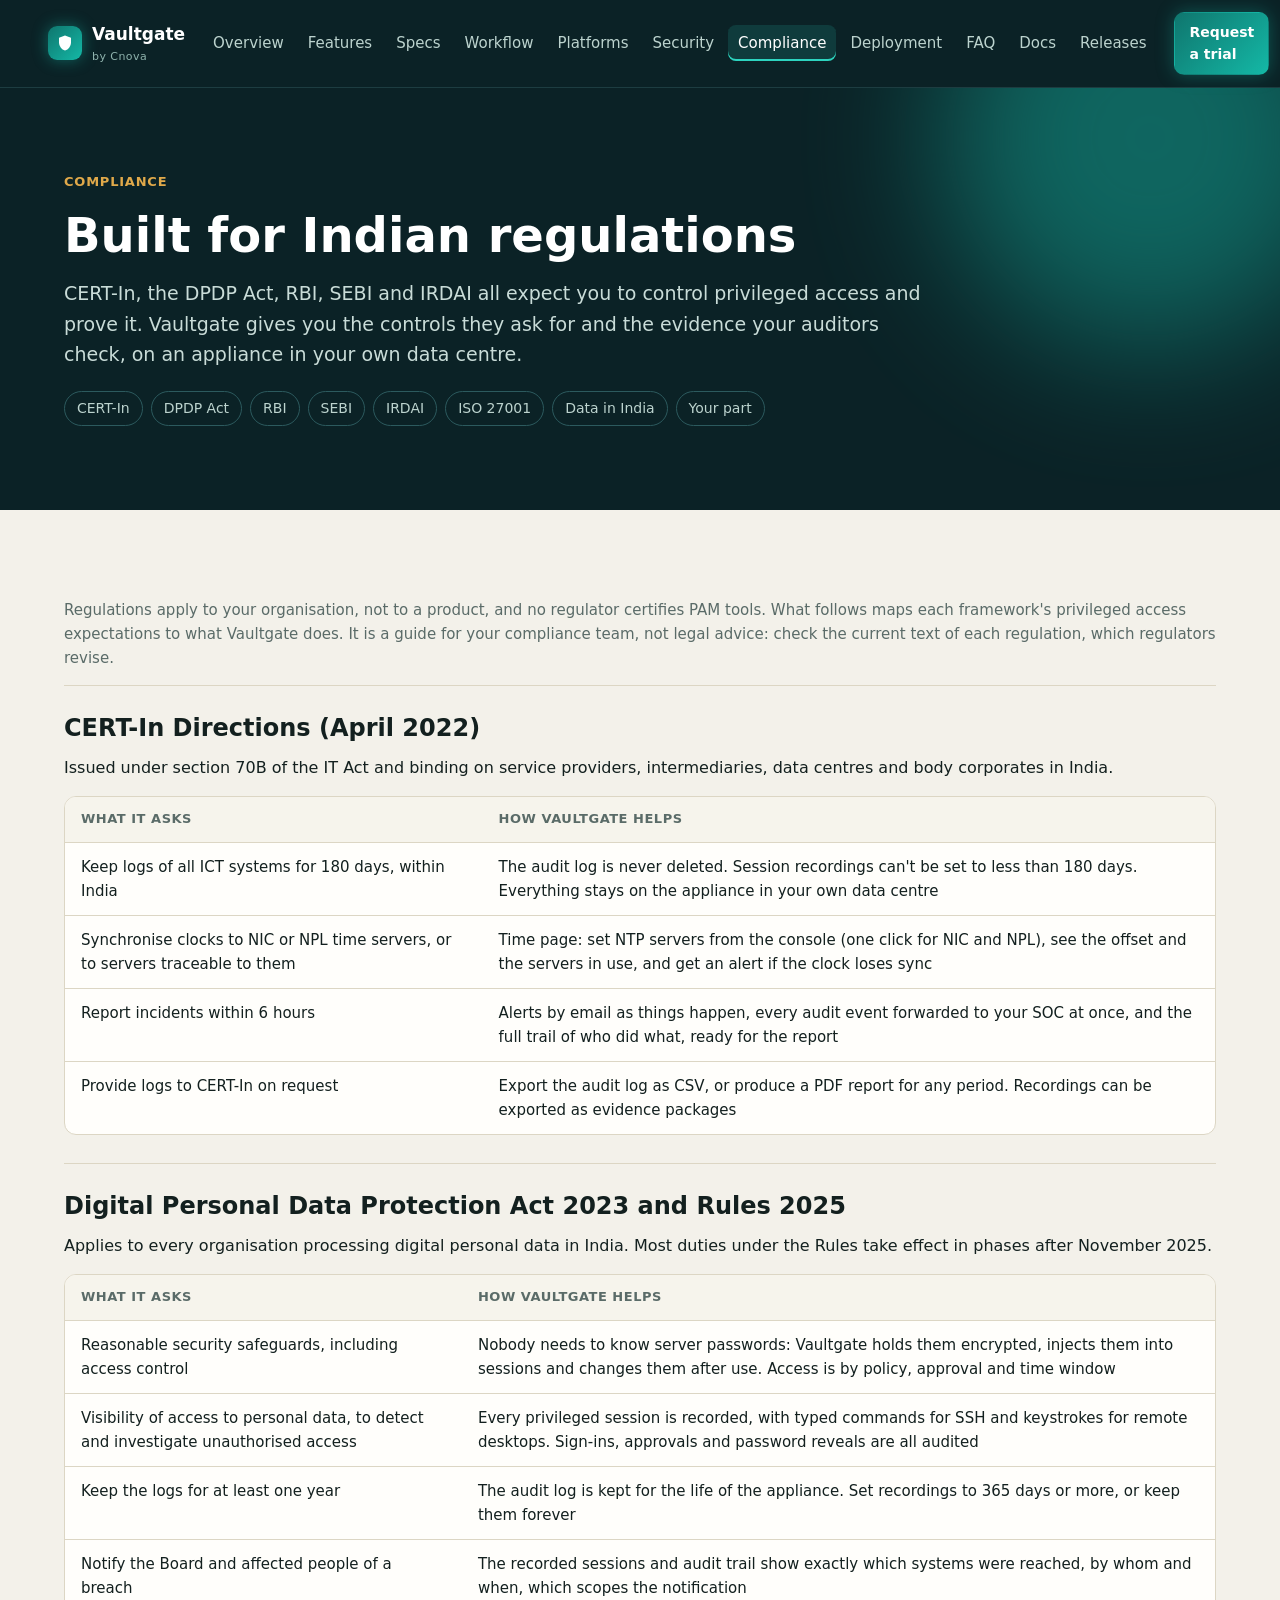
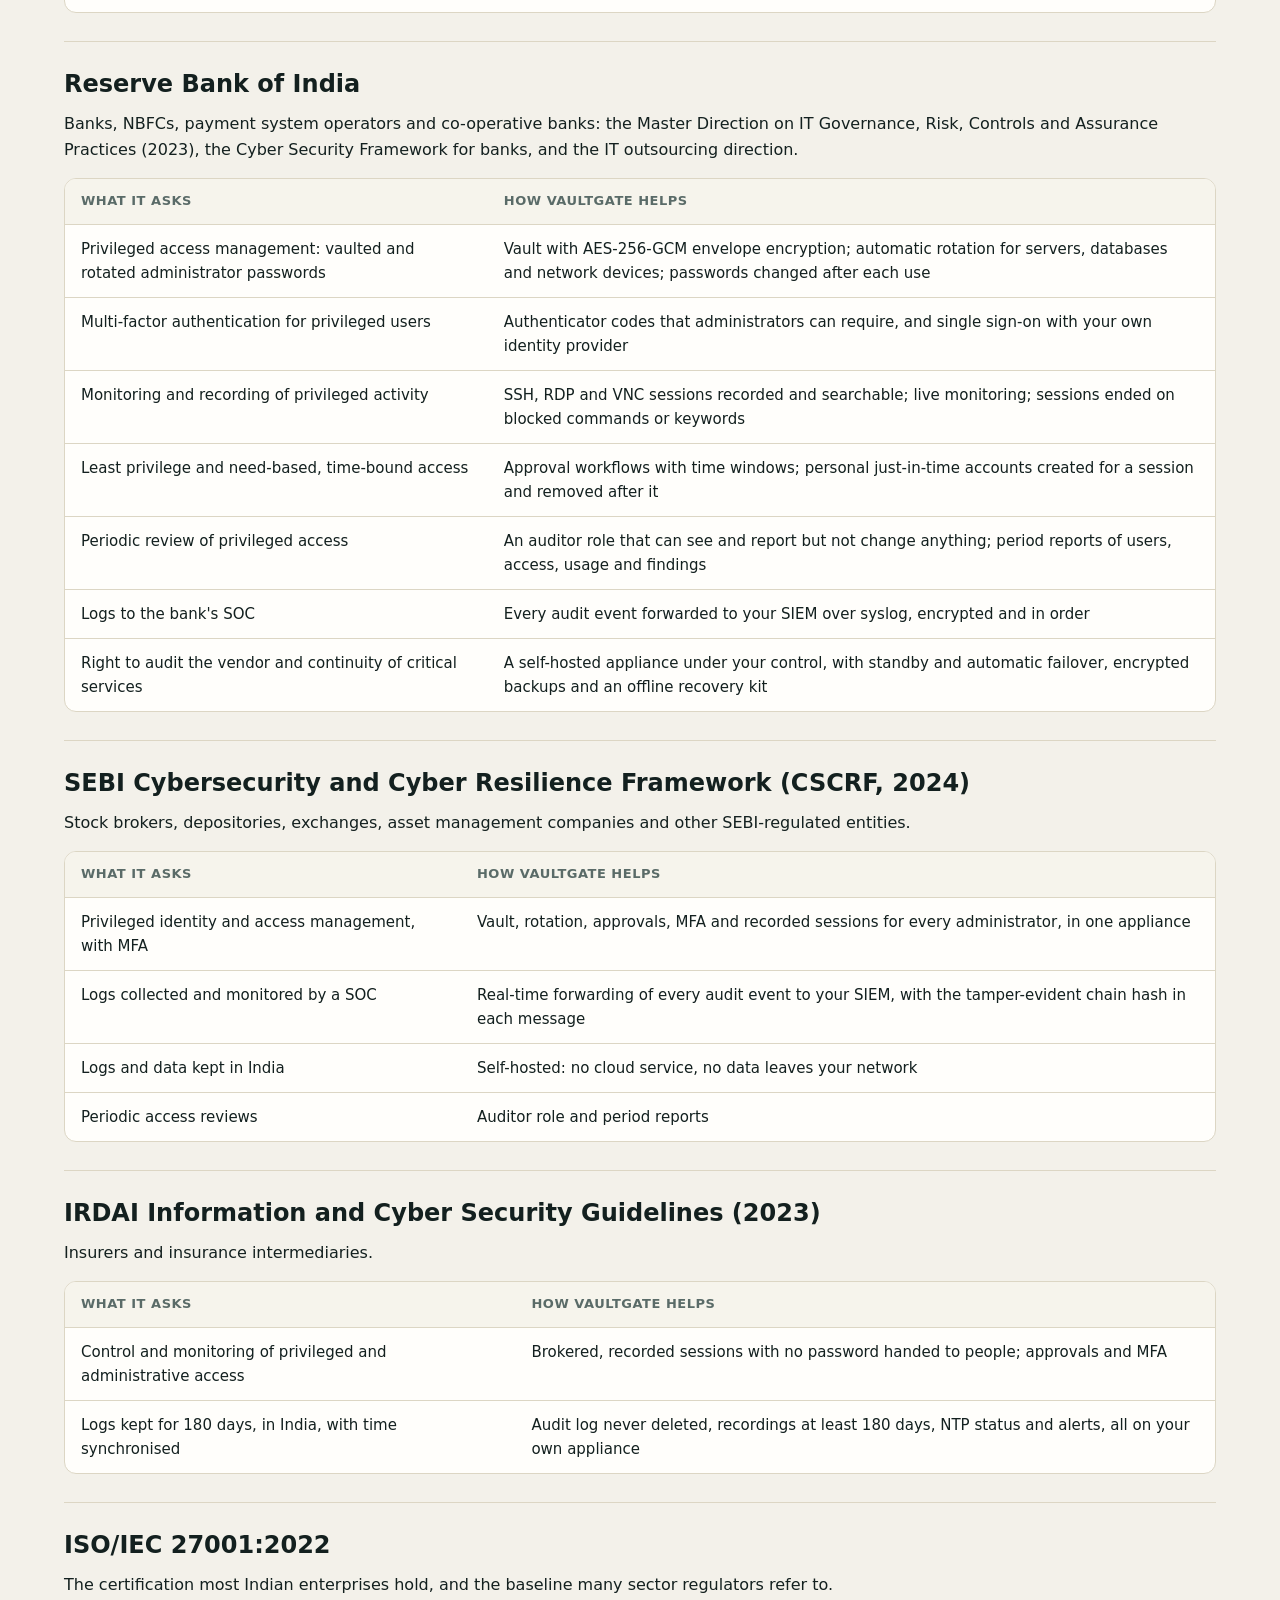
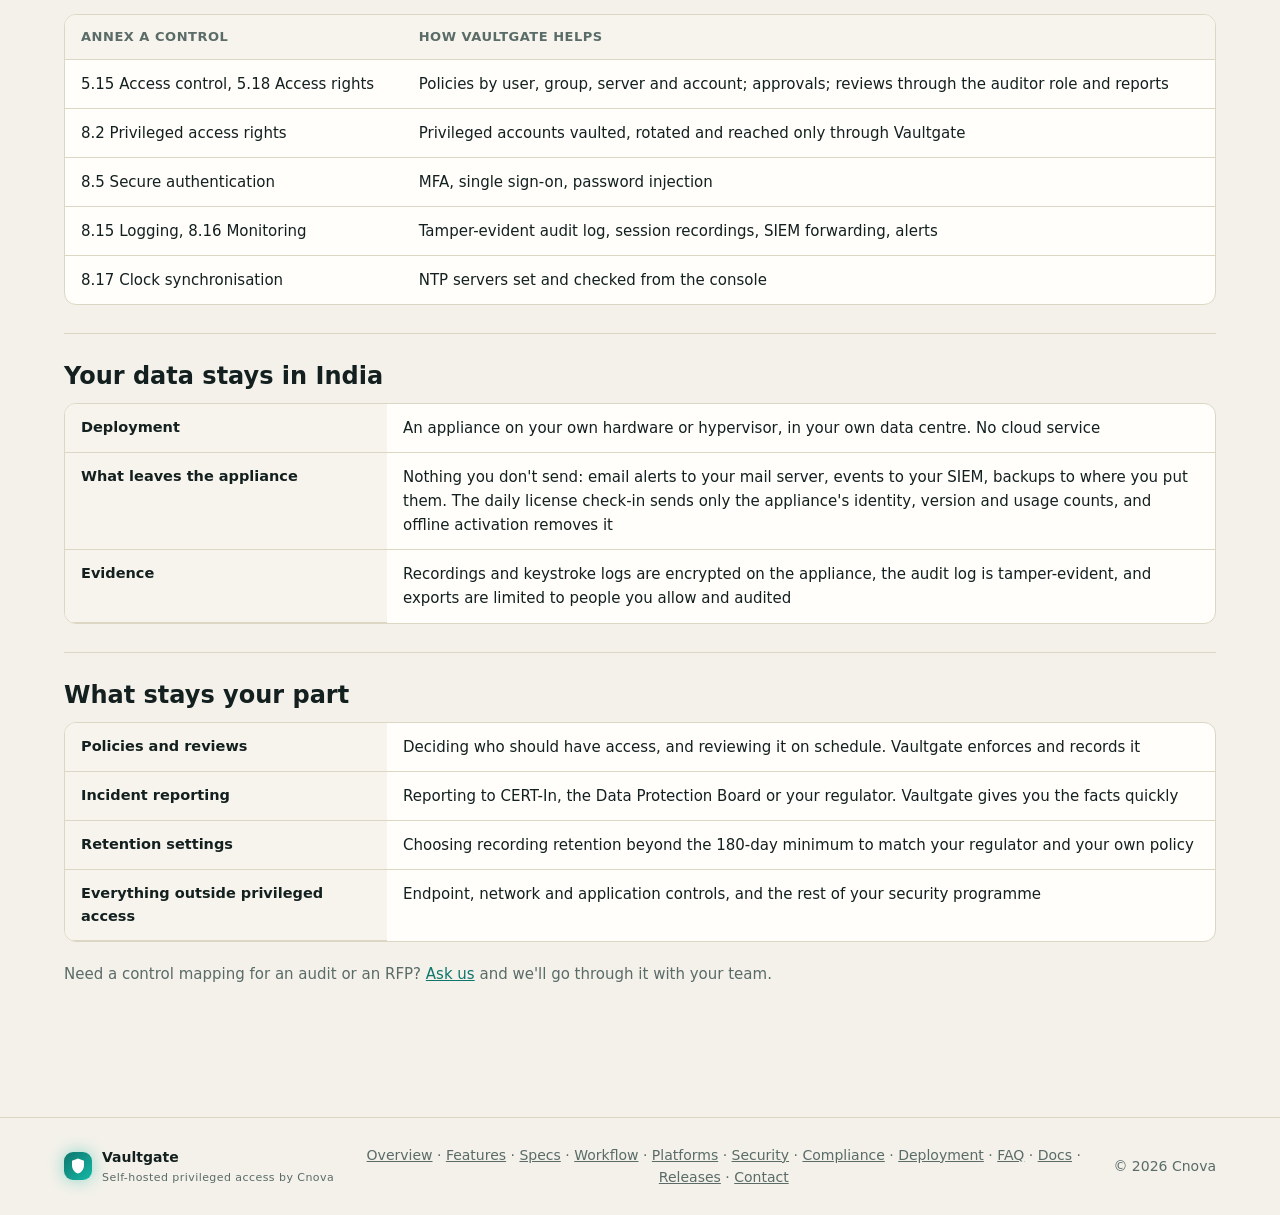
==== compliance.html @ 96ed7cf2 "Release 0.1.0-48: Compliance page for Indian regulations; SIEM forwarding and NTP on Specs, Features" ====
<!doctype html>
<html lang="en">
<head>
<meta charset="utf-8">
<meta name="viewport" content="width=device-width, initial-scale=1">
<title>Compliance in India · Vaultgate</title>
<meta name="description" content="How Vaultgate helps you meet CERT-In, the DPDP Act, RBI, SEBI, IRDAI and ISO 27001 expectations for privileged access.">
<meta property="og:title" content="Compliance in India · Vaultgate">
<meta property="og:description" content="How Vaultgate helps you meet CERT-In, the DPDP Act, RBI, SEBI, IRDAI and ISO 27001 expectations for privileged access.">
<meta property="og:url" content="https://cnova.in/compliance.html">
<meta property="og:type" content="website">
<link rel="canonical" href="https://cnova.in/compliance.html">
<link rel="icon" href="data:image/svg+xml,%3Csvg xmlns='http://www.w3.org/2000/svg' viewBox='0 0 32 32'%3E%3Crect width='32' height='32' rx='7' fill='%230f766e'/%3E%3Cpath d='M16 6l8 3v6c0 5-3.4 9.3-8 11-4.6-1.7-8-6-8-11V9z' fill='white'/%3E%3C/svg%3E">
<link rel="stylesheet" href="style.css?v=623082c267">
</head>
<body>
<header class="top">
  <a class="brand" href="./" aria-label="Vaultgate home"><span class="logo"><svg width="18" height="18" viewBox="0 0 24 24" fill="#fff" aria-hidden="true"><path d="M12 2l8 3v6c0 5.2-3.4 9.9-8 11-4.6-1.1-8-5.8-8-11V5z"/></svg></span><span class="brand-text">Vaultgate<small>by Cnova</small></span></a>
  <button class="menu-btn" type="button" aria-label="Menu" aria-expanded="false" aria-controls="nav"><span></span><span></span><span></span></button>
  <nav class="links" id="nav" aria-label="Pages"><a href="./">Overview</a><a href="features.html">Features</a><a href="specs.html">Specs</a><a href="workflow.html">Workflow</a><a href="platforms.html">Platforms</a><a href="security.html">Security</a><a href="compliance.html" aria-current="page">Compliance</a><a href="deployment.html">Deployment</a><a href="faq.html">FAQ</a><a href="docs.html">Docs</a><a href="releases.html">Releases</a><a class="nav-cta" href="contact.html">Request a trial</a></nav>
  <a class="btn primary small cta-top" href="contact.html">Request a trial</a>
</header>
<main>
<section class="head">
  <div class="orb orb-a" aria-hidden="true"></div>
  <p class="eyebrow">Compliance</p>
  <h1>Built for Indian regulations</h1>
  <p class="lead">CERT-In, the DPDP Act, RBI, SEBI and IRDAI all expect you to control privileged access and prove it. Vaultgate gives you the controls they ask for and the evidence your auditors check, on an appliance in your own data centre.</p>
  <nav class="toc" aria-label="Regulations">
    <a href="#certin">CERT-In</a><a href="#dpdp">DPDP Act</a><a href="#rbi">RBI</a><a href="#sebi">SEBI</a><a href="#irdai">IRDAI</a>
    <a href="#iso">ISO 27001</a><a href="#india">Data in India</a><a href="#yours">Your part</a>
  </nav>
</section>

<section class="band">
  <div class="wrap specs">

    <p class="note" style="margin-top:0">Regulations apply to your organisation, not to a product, and no regulator certifies PAM tools. What follows maps
      each framework's privileged access expectations to what Vaultgate does. It is a guide for your compliance team, not legal advice:
      check the current text of each regulation, which regulators revise.</p>

    <div class="spec-block" id="certin">
      <h2>CERT-In Directions (April 2022)</h2>
      <p>Issued under section 70B of the IT Act and binding on service providers, intermediaries, data centres and body corporates in India.</p>
      <div class="table-wrap"><table>
        <thead><tr><th>What it asks</th><th>How Vaultgate helps</th></tr></thead>
        <tbody>
          <tr><td>Keep logs of all ICT systems for 180 days, within India</td><td>The audit log is never deleted. Session recordings can't be set to less than 180 days. Everything stays on the appliance in your own data centre</td></tr>
          <tr><td>Synchronise clocks to NIC or NPL time servers, or to servers traceable to them</td><td>Time page: set NTP servers from the console (one click for NIC and NPL), see the offset and the servers in use, and get an alert if the clock loses sync</td></tr>
          <tr><td>Report incidents within 6 hours</td><td>Alerts by email as things happen, every audit event forwarded to your SOC at once, and the full trail of who did what, ready for the report</td></tr>
          <tr><td>Provide logs to CERT-In on request</td><td>Export the audit log as CSV, or produce a PDF report for any period. Recordings can be exported as evidence packages</td></tr>
        </tbody>
      </table></div>
    </div>

    <div class="spec-block" id="dpdp">
      <h2>Digital Personal Data Protection Act 2023 and Rules 2025</h2>
      <p>Applies to every organisation processing digital personal data in India. Most duties under the Rules take effect in phases after November 2025.</p>
      <div class="table-wrap"><table>
        <thead><tr><th>What it asks</th><th>How Vaultgate helps</th></tr></thead>
        <tbody>
          <tr><td>Reasonable security safeguards, including access control</td><td>Nobody needs to know server passwords: Vaultgate holds them encrypted, injects them into sessions and changes them after use. Access is by policy, approval and time window</td></tr>
          <tr><td>Visibility of access to personal data, to detect and investigate unauthorised access</td><td>Every privileged session is recorded, with typed commands for SSH and keystrokes for remote desktops. Sign-ins, approvals and password reveals are all audited</td></tr>
          <tr><td>Keep the logs for at least one year</td><td>The audit log is kept for the life of the appliance. Set recordings to 365 days or more, or keep them forever</td></tr>
          <tr><td>Notify the Board and affected people of a breach</td><td>The recorded sessions and audit trail show exactly which systems were reached, by whom and when, which scopes the notification</td></tr>
        </tbody>
      </table></div>
    </div>

    <div class="spec-block" id="rbi">
      <h2>Reserve Bank of India</h2>
      <p>Banks, NBFCs, payment system operators and co-operative banks: the Master Direction on IT Governance, Risk, Controls and Assurance Practices (2023), the Cyber Security Framework for banks, and the IT outsourcing direction.</p>
      <div class="table-wrap"><table>
        <thead><tr><th>What it asks</th><th>How Vaultgate helps</th></tr></thead>
        <tbody>
          <tr><td>Privileged access management: vaulted and rotated administrator passwords</td><td>Vault with AES-256-GCM envelope encryption; automatic rotation for servers, databases and network devices; passwords changed after each use</td></tr>
          <tr><td>Multi-factor authentication for privileged users</td><td>Authenticator codes that administrators can require, and single sign-on with your own identity provider</td></tr>
          <tr><td>Monitoring and recording of privileged activity</td><td>SSH, RDP and VNC sessions recorded and searchable; live monitoring; sessions ended on blocked commands or keywords</td></tr>
          <tr><td>Least privilege and need-based, time-bound access</td><td>Approval workflows with time windows; personal just-in-time accounts created for a session and removed after it</td></tr>
          <tr><td>Periodic review of privileged access</td><td>An auditor role that can see and report but not change anything; period reports of users, access, usage and findings</td></tr>
          <tr><td>Logs to the bank's SOC</td><td>Every audit event forwarded to your SIEM over syslog, encrypted and in order</td></tr>
          <tr><td>Right to audit the vendor and continuity of critical services</td><td>A self-hosted appliance under your control, with standby and automatic failover, encrypted backups and an offline recovery kit</td></tr>
        </tbody>
      </table></div>
    </div>

    <div class="spec-block" id="sebi">
      <h2>SEBI Cybersecurity and Cyber Resilience Framework (CSCRF, 2024)</h2>
      <p>Stock brokers, depositories, exchanges, asset management companies and other SEBI-regulated entities.</p>
      <div class="table-wrap"><table>
        <thead><tr><th>What it asks</th><th>How Vaultgate helps</th></tr></thead>
        <tbody>
          <tr><td>Privileged identity and access management, with MFA</td><td>Vault, rotation, approvals, MFA and recorded sessions for every administrator, in one appliance</td></tr>
          <tr><td>Logs collected and monitored by a SOC</td><td>Real-time forwarding of every audit event to your SIEM, with the tamper-evident chain hash in each message</td></tr>
          <tr><td>Logs and data kept in India</td><td>Self-hosted: no cloud service, no data leaves your network</td></tr>
          <tr><td>Periodic access reviews</td><td>Auditor role and period reports</td></tr>
        </tbody>
      </table></div>
    </div>

    <div class="spec-block" id="irdai">
      <h2>IRDAI Information and Cyber Security Guidelines (2023)</h2>
      <p>Insurers and insurance intermediaries.</p>
      <div class="table-wrap"><table>
        <thead><tr><th>What it asks</th><th>How Vaultgate helps</th></tr></thead>
        <tbody>
          <tr><td>Control and monitoring of privileged and administrative access</td><td>Brokered, recorded sessions with no password handed to people; approvals and MFA</td></tr>
          <tr><td>Logs kept for 180 days, in India, with time synchronised</td><td>Audit log never deleted, recordings at least 180 days, NTP status and alerts, all on your own appliance</td></tr>
        </tbody>
      </table></div>
    </div>

    <div class="spec-block" id="iso">
      <h2>ISO/IEC 27001:2022</h2>
      <p>The certification most Indian enterprises hold, and the baseline many sector regulators refer to.</p>
      <div class="table-wrap"><table>
        <thead><tr><th>Annex A control</th><th>How Vaultgate helps</th></tr></thead>
        <tbody>
          <tr><td>5.15 Access control, 5.18 Access rights</td><td>Policies by user, group, server and account; approvals; reviews through the auditor role and reports</td></tr>
          <tr><td>8.2 Privileged access rights</td><td>Privileged accounts vaulted, rotated and reached only through Vaultgate</td></tr>
          <tr><td>8.5 Secure authentication</td><td>MFA, single sign-on, password injection</td></tr>
          <tr><td>8.15 Logging, 8.16 Monitoring</td><td>Tamper-evident audit log, session recordings, SIEM forwarding, alerts</td></tr>
          <tr><td>8.17 Clock synchronisation</td><td>NTP servers set and checked from the console</td></tr>
        </tbody>
      </table></div>
    </div>

    <div class="spec-block" id="india">
      <h2>Your data stays in India</h2>
      <div class="table-wrap"><table><tbody>
        <tr><th>Deployment</th><td>An appliance on your own hardware or hypervisor, in your own data centre. No cloud service</td></tr>
        <tr><th>What leaves the appliance</th><td>Nothing you don't send: email alerts to your mail server, events to your SIEM, backups to where you put them. The daily license check-in sends only the appliance's identity, version and usage counts, and offline activation removes it</td></tr>
        <tr><th>Evidence</th><td>Recordings and keystroke logs are encrypted on the appliance, the audit log is tamper-evident, and exports are limited to people you allow and audited</td></tr>
      </tbody></table></div>
    </div>

    <div class="spec-block" id="yours">
      <h2>What stays your part</h2>
      <div class="table-wrap"><table><tbody>
        <tr><th>Policies and reviews</th><td>Deciding who should have access, and reviewing it on schedule. Vaultgate enforces and records it</td></tr>
        <tr><th>Incident reporting</th><td>Reporting to CERT-In, the Data Protection Board or your regulator. Vaultgate gives you the facts quickly</td></tr>
        <tr><th>Retention settings</th><td>Choosing recording retention beyond the 180-day minimum to match your regulator and your own policy</td></tr>
        <tr><th>Everything outside privileged access</th><td>Endpoint, network and application controls, and the rest of your security programme</td></tr>
      </tbody></table></div>
      <p class="note">Need a control mapping for an audit or an RFP? <a href="contact.html">Ask us</a> and we'll go through it with your team.</p>
    </div>

  </div>
</section>
</main>
<footer class="foot">
  <div class="foot-brand"><span class="logo"><svg width="18" height="18" viewBox="0 0 24 24" fill="#fff" aria-hidden="true"><path d="M12 2l8 3v6c0 5.2-3.4 9.9-8 11-4.6-1.1-8-5.8-8-11V5z"/></svg></span><span>Vaultgate<small>Self-hosted privileged access by Cnova</small></span></div>
  <nav aria-label="Footer"><a href="./">Overview</a> · <a href="features.html">Features</a> · <a href="specs.html">Specs</a> · <a href="workflow.html">Workflow</a> · <a href="platforms.html">Platforms</a> · <a href="security.html">Security</a> · <a href="compliance.html">Compliance</a> · <a href="deployment.html">Deployment</a> · <a href="faq.html">FAQ</a> · <a href="docs.html">Docs</a> · <a href="releases.html">Releases</a> · <a href="contact.html">Contact</a></nav>
  <span class="copy">© 2026 Cnova</span>
</footer>
<script src="site.js?v=9830f1c2a0" defer></script>
</body>
</html>
---- style.css ----
/* cnova.in: the Vaultgate colours (verdigris and brass), light and dark. */
:root {
  --bg: #f3f1ea; --panel: #fffefb; --panel-2: #f6f4ec; --border: #dcd6c4; --text: #13201f; --muted: #5a6b68;
  --accent: #0f766e; --brass: #b7791f; --dark: #0b2226; --dark-line: #1d3d41; --on-dark: #c9dcd8; --on-dark-muted: #8fb3ad;
  --ok: #15803d; --plan: #a15c07;
  --radius: 12px;
  --glow: 0 0 0 1px rgba(15,118,110,.12), 0 0 18px rgba(20,184,166,.22);
}
@media (prefers-color-scheme: dark) {
  :root { --bg: #091416; --panel: #0f1e20; --panel-2: #0c1819; --border: #1f3a3c; --text: #e3eeeb; --muted: #8fa6a1;
    --accent: #2dd4bf; --brass: #e0a94a; --dark: #061012; --ok: #4ade80; --plan: #f0b45a; color-scheme: dark; }
}
* { box-sizing: border-box; }
html { scroll-behavior: smooth; scroll-padding-top: 80px; }
body { margin: 0; background: var(--bg); color: var(--text); font: 16px/1.6 system-ui, -apple-system, "Segoe UI", Roboto, sans-serif; }
a { color: var(--accent); }
code { font: .9em ui-monospace, Menlo, Consolas, monospace; background: var(--panel-2); border: 1px solid var(--border); padding: 1px 5px; border-radius: 5px; }
h1, h2, h3 { line-height: 1.2; margin: 0 0 .5em; }
h2 { font-size: clamp(24px, 3.2vw, 34px); }
h3 { font-size: 18px; }
p { margin: 0 0 1em; }

/* header */
.top { position: sticky; top: 0; z-index: 20; display: flex; align-items: center; gap: 18px; padding: 12px clamp(16px, 4vw, 48px); background: var(--dark); border-bottom: 1px solid var(--dark-line); }
.brand { display: flex; align-items: center; gap: 10px; color: #fff; text-decoration: none; font-weight: 700; font-size: 17px; }
.brand small, .foot-brand small { display: block; font-weight: 400; font-size: 11px; color: var(--on-dark-muted); letter-spacing: .04em; }
.logo { display: grid; place-items: center; flex: none; width: 34px; height: 34px; border-radius: 9px; background: linear-gradient(135deg, #0f766e, #14b8a6); box-shadow: 0 0 16px rgba(20,184,166,.45); }
.links { display: flex; gap: 4px; margin-left: auto; }
.links a { color: #bcd3ce; text-decoration: none; font-size: 15px; padding: 6px 10px; border-radius: 8px; }
.links a:hover { color: #fff; background: rgba(255,255,255,.06); }
.links a[aria-current="page"] { color: #fff; background: rgba(45,212,191,.14); box-shadow: inset 0 -2px 0 #2dd4bf; }
.links .nav-cta { display: none; }
.menu-btn { display: none; margin-left: auto; background: none; border: 1px solid var(--dark-line); border-radius: 8px; padding: 9px 8px; cursor: pointer; }
.menu-btn span { display: block; width: 20px; height: 2px; background: #fff; margin: 4px 0; transition: transform .2s, opacity .2s; }

.btn { display: inline-block; padding: 12px 22px; border-radius: 10px; border: 1px solid transparent; font-weight: 600; text-decoration: none; transition: transform .15s, box-shadow .15s; cursor: pointer; font-size: 16px; }
.btn:hover { transform: translateY(-1px); }
.btn.primary { background: linear-gradient(135deg, #0f766e, #14b8a6); color: #fff; box-shadow: 0 0 18px rgba(20,184,166,.35); }
.btn.ghost { color: #fff; border-color: #2c5a5e; }
.btn.line { color: var(--accent); border-color: var(--border); background: var(--panel); }
.btn.small { padding: 8px 14px; font-size: 14px; }

/* hero (home) and page heads (other pages) */
.hero, .head { position: relative; overflow: hidden; background: var(--dark); color: #fff; padding: clamp(56px, 9vw, 116px) clamp(16px, 5vw, 72px); }
.hero { display: grid; grid-template-columns: minmax(0, 1.15fr) minmax(0, .85fr); gap: 48px; align-items: center; }
.head { padding-block: clamp(48px, 7vw, 84px); }
.head > *:not(.orb) { position: relative; max-width: 860px; }
.orb { position: absolute; border-radius: 50%; filter: blur(70px); opacity: .45; pointer-events: none; }
.orb-a { width: 420px; height: 420px; background: #14b8a6; top: -160px; right: -80px; animation: drift 14s ease-in-out infinite alternate; }
.orb-b { width: 300px; height: 300px; background: #b7791f; bottom: -140px; left: 20%; opacity: .25; animation: drift 18s ease-in-out infinite alternate-reverse; }
@keyframes drift { to { transform: translate(-40px, 30px) scale(1.08); } }
.hero-copy, .demo { position: relative; }
.eyebrow { color: #e0a94a; font-weight: 600; letter-spacing: .06em; text-transform: uppercase; font-size: 13px; margin: 0 0 14px; }
.hero h1 { font-size: clamp(34px, 5.4vw, 60px); margin-bottom: 20px; }
.head h1 { font-size: clamp(30px, 4.4vw, 48px); margin-bottom: 14px; }
.shine { background: linear-gradient(90deg, #2dd4bf, #e0a94a, #2dd4bf); background-size: 200% auto; -webkit-background-clip: text; background-clip: text; color: transparent; animation: shine 6s linear infinite; }
@keyframes shine { to { background-position: 200% center; } }
.lead { color: var(--on-dark); font-size: clamp(16px, 1.6vw, 19px); max-width: 640px; }
.cta { display: flex; flex-wrap: wrap; gap: 12px; margin: 28px 0; }
.facts { list-style: none; padding: 0; margin: 0; display: grid; gap: 8px; color: #a9c4be; font-size: 15px; }
.facts b { color: #fff; }
.demo { background: rgba(255,255,255,.04); border: 1px solid #24484c; border-radius: var(--radius); padding: 18px 20px; font: 14px/1.7 ui-monospace, Menlo, Consolas, monospace; box-shadow: 0 0 30px rgba(20,184,166,.15); }
.demo-head { display: flex; align-items: center; gap: 6px; color: #7f9d98; font-size: 12px; margin-bottom: 12px; }
.demo-head span { width: 10px; height: 10px; border-radius: 50%; background: #2c5a5e; }
.line { opacity: 0; transform: translateY(6px); animation: lineIn .5s forwards; animation-delay: calc(var(--d) * .7s + .3s); color: var(--on-dark); }
.line.ok { color: #4ade80; }
@keyframes lineIn { to { opacity: 1; transform: none; } }

/* sections */
.band { padding: clamp(52px, 7vw, 88px) clamp(16px, 5vw, 72px); }
.band.alt { background: var(--panel-2); border-block: 1px solid var(--border); }
.wrap { max-width: 1160px; margin: 0 auto; }
.sub { color: var(--muted); max-width: 720px; margin: 0 0 32px; font-size: 17px; }
.grid { display: grid; grid-template-columns: repeat(auto-fill, minmax(260px, 1fr)); gap: 18px; }
.grid.two { grid-template-columns: repeat(auto-fill, minmax(min(100%, 340px), 1fr)); }
.grid.three { grid-template-columns: repeat(auto-fill, minmax(min(100%, 300px), 1fr)); }
.card { background: var(--panel); border: 1px solid var(--border); border-radius: var(--radius); padding: 22px; transition: box-shadow .2s, transform .2s; }
a.card { color: inherit; text-decoration: none; display: block; }
.card:hover { box-shadow: var(--glow); transform: translateY(-2px); }
.card p { color: var(--muted); margin: 0; font-size: 15px; }
.card .more { display: inline-block; margin-top: 12px; color: var(--accent); font-weight: 600; font-size: 14px; }
.ico { font-size: 24px; margin-bottom: 10px; }
.stats { display: grid; grid-template-columns: repeat(auto-fit, minmax(170px, 1fr)); gap: 18px; }
.stat { background: var(--panel); border: 1px solid var(--border); border-radius: var(--radius); padding: 20px; }
.stat b { display: block; font-size: 30px; color: var(--accent); line-height: 1.1; }
.stat span { color: var(--muted); font-size: 14px; }

/* feature detail blocks */
.feature { display: grid; grid-template-columns: 260px minmax(0, 1fr); gap: 32px; padding: 32px 0; border-top: 1px solid var(--border); }
.feature:first-of-type { border-top: 0; padding-top: 0; }
.feature h2 { font-size: 24px; }
.feature .tag, .band > .wrap > .tag { display: inline-block; font-size: 12px; font-weight: 600; letter-spacing: .04em; text-transform: uppercase; color: var(--brass); margin-bottom: 8px; }
.feature p.intro { color: var(--muted); font-size: 15px; }
.ticks { list-style: none; padding: 0; margin: 0; display: grid; grid-template-columns: repeat(auto-fill, minmax(min(100%, 300px), 1fr)); gap: 10px 24px; }
.ticks li { position: relative; padding-left: 26px; font-size: 15px; }
.ticks li::before { content: ""; position: absolute; left: 0; top: 6px; width: 14px; height: 14px; border-radius: 50%; background: var(--accent); -webkit-mask: radial-gradient(circle, #000 35%, transparent 36%); mask: radial-gradient(circle, #000 35%, transparent 36%); box-shadow: 0 0 0 3px var(--accent); opacity: .85; }
.toc { display: flex; flex-wrap: wrap; gap: 8px; margin-top: 22px; }
.toc a { color: #bcd3ce; border: 1px solid #2c5a5e; border-radius: 999px; padding: 5px 12px; font-size: 14px; text-decoration: none; }
.toc a:hover { color: #fff; border-color: #2dd4bf; }

/* tables */
.table-wrap { overflow-x: auto; border: 1px solid var(--border); border-radius: var(--radius); background: var(--panel); }
table { width: 100%; border-collapse: collapse; font-size: 15px; }
th, td { text-align: left; padding: 12px 16px; border-bottom: 1px solid var(--border); vertical-align: top; }
th { background: var(--panel-2); font-size: 13px; text-transform: uppercase; letter-spacing: .04em; color: var(--muted); }
tr:last-child td { border-bottom: 0; }
td.mono { font-family: ui-monospace, Menlo, Consolas, monospace; white-space: nowrap; }
.pill { display: inline-block; font-size: 12px; font-weight: 600; padding: 2px 9px; border-radius: 999px; white-space: nowrap; }
.pill.ok { color: var(--ok); background: color-mix(in srgb, var(--ok) 14%, transparent); }
.pill.plan { color: var(--plan); background: color-mix(in srgb, var(--plan) 14%, transparent); }

/* workflows */
.flowlist { display: grid; gap: 28px; }
.wf { background: var(--panel); border: 1px solid var(--border); border-radius: var(--radius); padding: clamp(20px, 3vw, 32px); }
.wf > p { color: var(--muted); }
.steps { list-style: none; padding: 0; margin: 20px 0 0; display: grid; grid-template-columns: repeat(auto-fit, minmax(190px, 1fr)); gap: 14px; counter-reset: s; }
.steps li { position: relative; background: var(--panel-2); border: 1px solid var(--border); border-radius: 10px; padding: 16px 16px 16px 16px; font-size: 15px; counter-increment: s; }
.band.alt .steps li { background: var(--panel); }
.steps.three { grid-template-columns: repeat(auto-fit, minmax(min(100%, 300px), 1fr)); }
.steps li::before { content: counter(s); display: inline-grid; place-items: center; width: 28px; height: 28px; border-radius: 50%; background: var(--accent); color: #fff; font-weight: 700; font-size: 14px; margin-bottom: 8px; }
.steps li b { display: block; margin-bottom: 4px; }
.steps li span { color: var(--muted); }
.flow { display: flex; align-items: center; justify-content: center; flex-wrap: wrap; margin-top: 8px; }
.node { background: var(--panel); border: 1px solid var(--border); border-radius: var(--radius); padding: 14px 22px; text-align: center; font-weight: 700; min-width: 170px; }
.node small { display: block; font-weight: 400; color: var(--muted); font-size: 13px; }
.node.strong { border-color: var(--accent); box-shadow: var(--glow); }
.arrow { width: 60px; height: 2px; background: linear-gradient(90deg, var(--accent), var(--brass)); position: relative; }
.arrow::after { content: ""; position: absolute; right: -2px; top: -4px; border: 5px solid transparent; border-left-color: var(--brass); }

/* platforms */
.sys { display: grid; grid-template-columns: repeat(auto-fit, minmax(min(100%, 240px), 1fr)); gap: 18px; }
.sys-group { background: var(--panel); border: 1px solid var(--border); border-top: 3px solid var(--accent); border-radius: var(--radius); padding: 20px 22px; }
.sys-group.next { border-top-color: var(--brass); }
.sys-group ul { margin: 0; padding-left: 18px; color: var(--muted); }
.note { color: var(--muted); font-size: 15px; margin-top: 20px; }

/* deployment */
.split { display: grid; grid-template-columns: minmax(0, 1.2fr) minmax(0, .8fr); gap: 32px; align-items: start; }
.plain { margin: 0; padding-left: 22px; display: grid; gap: 14px; font-size: 17px; }
.spec { background: var(--panel); border: 1px solid var(--border); border-radius: var(--radius); padding: 22px; }
.spec dl { display: grid; grid-template-columns: auto 1fr; gap: 8px 16px; margin: 0; }
.spec dt { color: var(--muted); }
.spec dd { margin: 0; font-weight: 600; }

/* FAQ */
.faq details { background: var(--panel); border: 1px solid var(--border); border-radius: var(--radius); padding: 0 20px; margin-bottom: 12px; }
.faq summary { cursor: pointer; font-weight: 600; padding: 16px 0; list-style: none; position: relative; padding-right: 28px; }
.faq summary::-webkit-details-marker { display: none; }
.faq summary::after { content: "+"; position: absolute; right: 0; top: 12px; font-size: 22px; color: var(--accent); transition: transform .2s; }
.faq details[open] summary::after { transform: rotate(45deg); }
.faq details p { color: var(--muted); margin: 0 0 16px; }

/* contact */
.contact { display: grid; grid-template-columns: minmax(0, 1fr) minmax(0, 1fr); gap: 32px; align-items: start; }
.form { background: var(--panel); border: 1px solid var(--border); border-radius: var(--radius); padding: 24px; display: grid; gap: 14px; }
.form label { display: grid; gap: 6px; font-weight: 600; font-size: 14px; }
.form input, .form select, .form textarea { font: inherit; color: var(--text); background: var(--bg); border: 1px solid var(--border); border-radius: 8px; padding: 10px 12px; width: 100%; }
.form input:focus, .form select:focus, .form textarea:focus { outline: 2px solid var(--accent); outline-offset: 1px; }
.form .hint { color: var(--muted); font-size: 13px; font-weight: 400; }

/* knowledge base */
.kb-search { margin-top: 24px; max-width: 640px; }
.kb-search input { width: 100%; font: inherit; font-size: 17px; color: var(--text); background: var(--panel); border: 1px solid #2c5a5e; border-radius: 10px; padding: 12px 16px; }
.kb-search input:focus { outline: 2px solid #2dd4bf; outline-offset: 1px; }
.kb { display: grid; grid-template-columns: 240px minmax(0, 1fr); gap: 40px; align-items: start; }
.kb-nav { position: sticky; top: 84px; max-height: calc(100vh - 100px); overflow-y: auto; display: grid; gap: 2px; font-size: 14px; padding-right: 8px; }
.kb-nav b { margin: 14px 0 4px; font-size: 12px; letter-spacing: .06em; text-transform: uppercase; color: var(--brass); }
.kb-nav b:first-child { margin-top: 0; }
.kb-nav a { color: var(--muted); text-decoration: none; padding: 3px 8px; border-radius: 6px; border-left: 2px solid transparent; }
.kb-nav a:hover { color: var(--text); background: var(--panel-2); }
.kb-nav a.on { color: var(--accent); border-left-color: var(--accent); background: var(--panel-2); }
.kb-cat { font-size: 26px; margin: 40px 0 16px; padding-bottom: 8px; border-bottom: 2px solid var(--border); }
.kb-cat:first-of-type { margin-top: 0; }
.kb-body article { background: var(--panel); border: 1px solid var(--border); border-radius: var(--radius); padding: 22px 24px; margin-bottom: 16px; }
.kb-body article h3 { font-size: 20px; }
.kb-body article p, .kb-body article li { color: var(--muted); font-size: 15.5px; }
.kb-body article b { color: var(--text); }
.kb-body ul, .kb-body ol { padding-left: 22px; margin: 0 0 1em; display: grid; gap: 6px; }
.kb-body pre { background: var(--dark); color: #d6ebe6; border-radius: 10px; padding: 14px 16px; overflow-x: auto; margin: 0 0 1em; }
.kb-body pre code { background: none; border: 0; padding: 0; color: inherit; font-size: 13.5px; }
.kb-body p code, .kb-body li code { overflow-wrap: anywhere; }
.kb-tip { border-left: 3px solid var(--brass); padding: 8px 12px; background: var(--panel-2); border-radius: 0 8px 8px 0; }
.kb-none { font-size: 17px; }

/* releases */
.rel-current { display: grid; grid-template-columns: minmax(0, 1fr) minmax(0, 1.1fr); gap: 32px; align-items: center; background: var(--panel); border: 1px solid var(--border); border-top: 3px solid var(--accent); border-radius: var(--radius); padding: 28px; box-shadow: var(--glow); }
.rel-current .sub { margin: 0; }
.rel-tag { color: var(--brass); font-weight: 600; letter-spacing: .06em; text-transform: uppercase; font-size: 13px; margin: 0 0 6px; }
.rel-files { display: grid; grid-template-columns: auto minmax(0, 1fr); gap: 8px 14px; margin: 0; font-size: 14px; }
.rel-files dt { color: var(--muted); }
.rel-files dd { margin: 0; min-width: 0; }
.hash { display: block; overflow-wrap: anywhere; font-size: 12px; }
.rel-list { display: grid; gap: 0; border-left: 2px solid var(--border); margin-left: 8px; }
.rel { position: relative; padding: 0 0 28px 28px; }
.rel::before { content: ""; position: absolute; left: -8px; top: 6px; width: 14px; height: 14px; border-radius: 50%; background: var(--panel); border: 3px solid var(--accent); }
.rel header { display: flex; align-items: baseline; flex-wrap: wrap; gap: 6px 14px; margin-bottom: 8px; }
.rel h3 { margin: 0; font-size: 20px; }
.rel time { color: var(--muted); font-size: 14px; }
.rel ul { margin: 0; padding-left: 20px; display: grid; gap: 6px; color: var(--muted); }
.rel b { color: var(--text); }
.pill:not(.ok):not(.plan) { color: var(--muted); background: var(--panel-2); border: 1px solid var(--border); }

.closing { text-align: center; background: var(--dark); color: #fff; padding: clamp(52px, 7vw, 88px) 16px; }
.closing p { color: var(--on-dark); margin: 0 auto 24px; max-width: 560px; }

.foot { display: grid; grid-template-columns: auto 1fr auto; align-items: center; gap: 18px; padding: 26px clamp(16px, 5vw, 72px); color: var(--muted); font-size: 14px; border-top: 1px solid var(--border); }
.foot-brand { display: flex; align-items: center; gap: 10px; font-weight: 700; color: var(--text); }
.foot-brand .logo { width: 28px; height: 28px; }
.foot-brand small { color: var(--muted); }
.foot nav { text-align: center; }
.foot a { color: var(--muted); }

@media (prefers-reduced-motion: reduce) {
  *, *::before, *::after { animation: none !important; transition: none !important; }
  .line { opacity: 1; transform: none; }
}

/* features: the detail under each summary */
.feature-body { min-width: 0; }
.how { margin-top: 18px; border: 1px solid var(--border); border-radius: 10px; background: var(--panel); }
.band.alt .how { background: var(--panel-2); }
.how summary { cursor: pointer; list-style: none; padding: 10px 16px; font-weight: 600; color: var(--accent); position: relative; padding-left: 38px; }
.how summary::-webkit-details-marker { display: none; }
.how summary::before { content: "+"; position: absolute; left: 16px; top: 7px; font-size: 20px; transition: transform .2s; }
.how[open] summary::before { transform: rotate(45deg); }
.how[open] summary { border-bottom: 1px solid var(--border); }
.how > :not(summary) { margin-inline: 18px; }
.how > p:first-of-type, .how > ol:first-of-type, .how > ul:first-of-type { margin-top: 14px; }
.how > :last-child { margin-bottom: 16px; }
.how p, .how li { font-size: 15px; color: var(--muted); }
.how b { color: var(--text); }
.how ol, .how ul { padding-left: 22px; display: grid; gap: 8px; margin-bottom: 1em; }
.how code { overflow-wrap: anywhere; }

/* specifications */
.spec-actions { margin-top: 18px; }
.spec-block { padding: 28px 0; border-top: 1px solid var(--border); scroll-margin-top: 80px; }
.spec-block:first-child { border-top: 0; padding-top: 0; }
.spec-block h2 { font-size: 24px; }
.spec-block tbody th { width: 28%; min-width: 150px; text-transform: none; letter-spacing: 0; font-size: 14.5px; color: var(--text); font-weight: 600; }
.spec-block td code { overflow-wrap: anywhere; }
@media (max-width: 640px) {
  .spec-block tbody tr { display: grid; }
  .spec-block tbody th { width: auto; border-bottom: 0; padding-bottom: 2px; }
  .spec-block tbody td { padding-top: 2px; }
  .spec-block thead { display: none; }
  .spec-block tbody td.mono { padding-top: 12px; white-space: normal; background: var(--panel-2); font-weight: 600; }
}

@media (max-width: 1180px) {
  .menu-btn { display: block; }
  .cta-top { display: none; }
  .links { display: none; position: absolute; top: 100%; left: 0; right: 0; flex-direction: column; gap: 0; background: var(--dark); border-bottom: 1px solid var(--dark-line); padding: 8px 16px 16px; }
  .top.open .links { display: flex; }
  .links a { padding: 12px 10px; font-size: 16px; }
  .links .nav-cta { display: block; margin-top: 8px; text-align: center; color: #fff; font-weight: 600; background: linear-gradient(135deg, #0f766e, #14b8a6); }
  .top.open .menu-btn span:nth-child(1) { transform: translateY(6px) rotate(45deg); }
  .top.open .menu-btn span:nth-child(2) { opacity: 0; }
  .top.open .menu-btn span:nth-child(3) { transform: translateY(-6px) rotate(-45deg); }
  .hero, .split, .contact { grid-template-columns: 1fr; }
  .kb, .rel-current { grid-template-columns: minmax(0, 1fr); }
  .kb-nav { position: static; max-height: none; grid-template-columns: repeat(auto-fill, minmax(180px, 1fr)); border-bottom: 1px solid var(--border); padding-bottom: 16px; }
  .kb-nav b { grid-column: 1 / -1; }
  .feature { grid-template-columns: 1fr; gap: 12px; }
  .foot { grid-template-columns: 1fr; text-align: left; }
  .foot nav { text-align: left; }
}
@media (max-width: 640px) {
  .arrow { width: 2px; height: 28px; background: linear-gradient(180deg, var(--accent), var(--brass)); }
  .arrow::after { right: -4px; top: auto; bottom: -2px; border-left-color: transparent; border-top-color: var(--brass); }
  .flow { flex-direction: column; }
}
@media (max-width: 420px) {
  .brand small { display: none; }
}
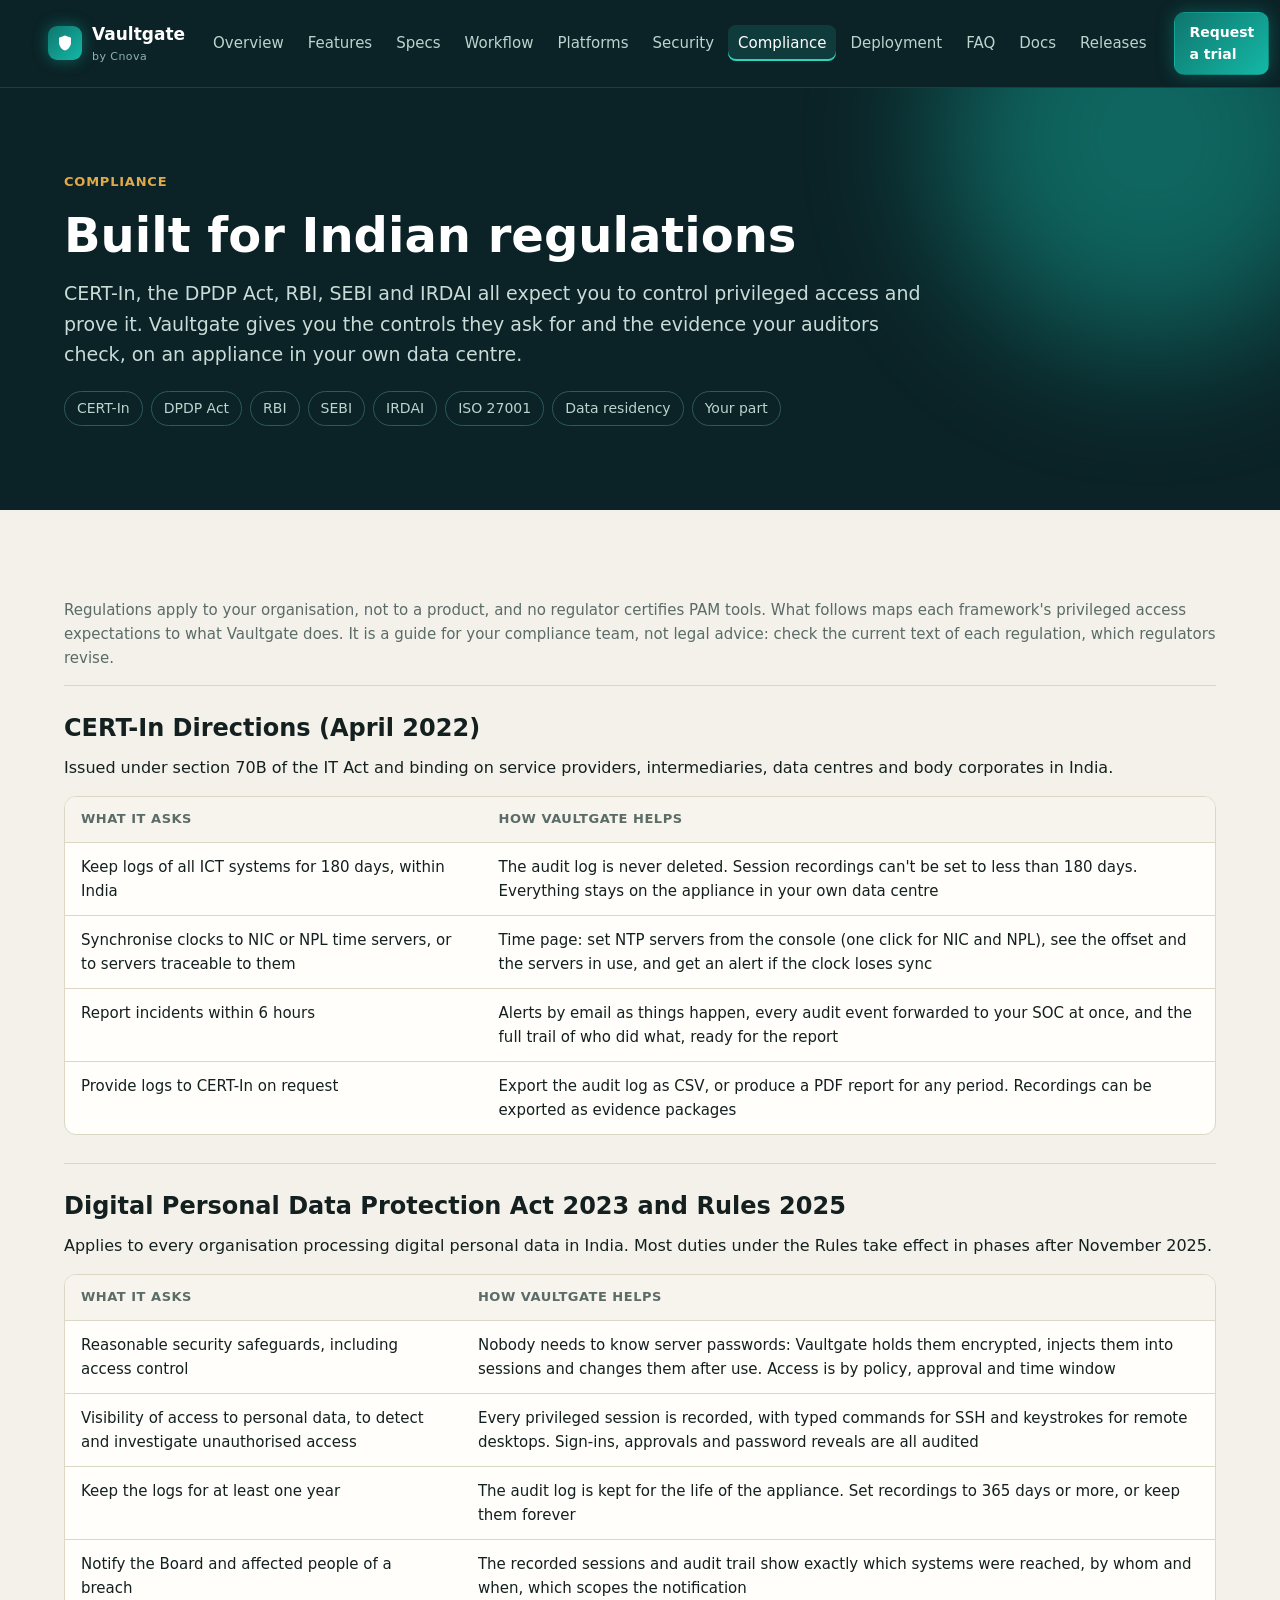
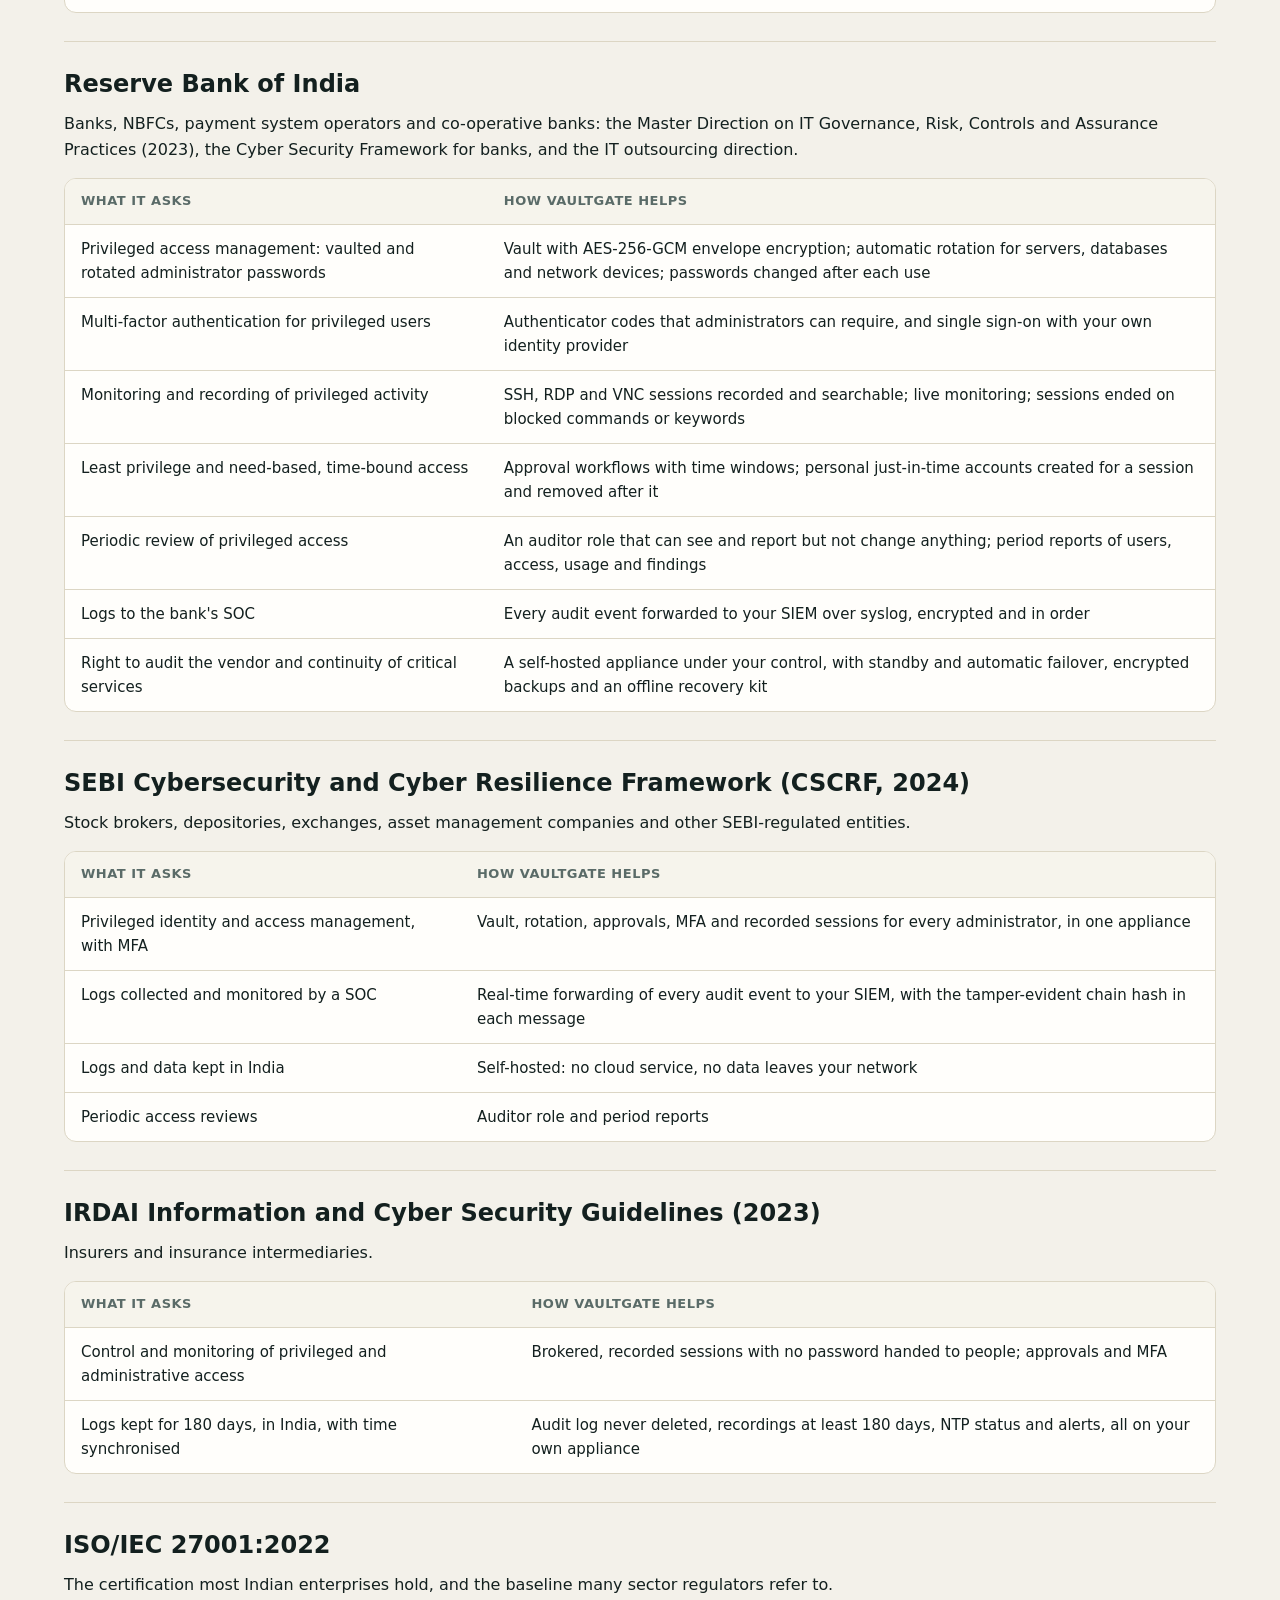
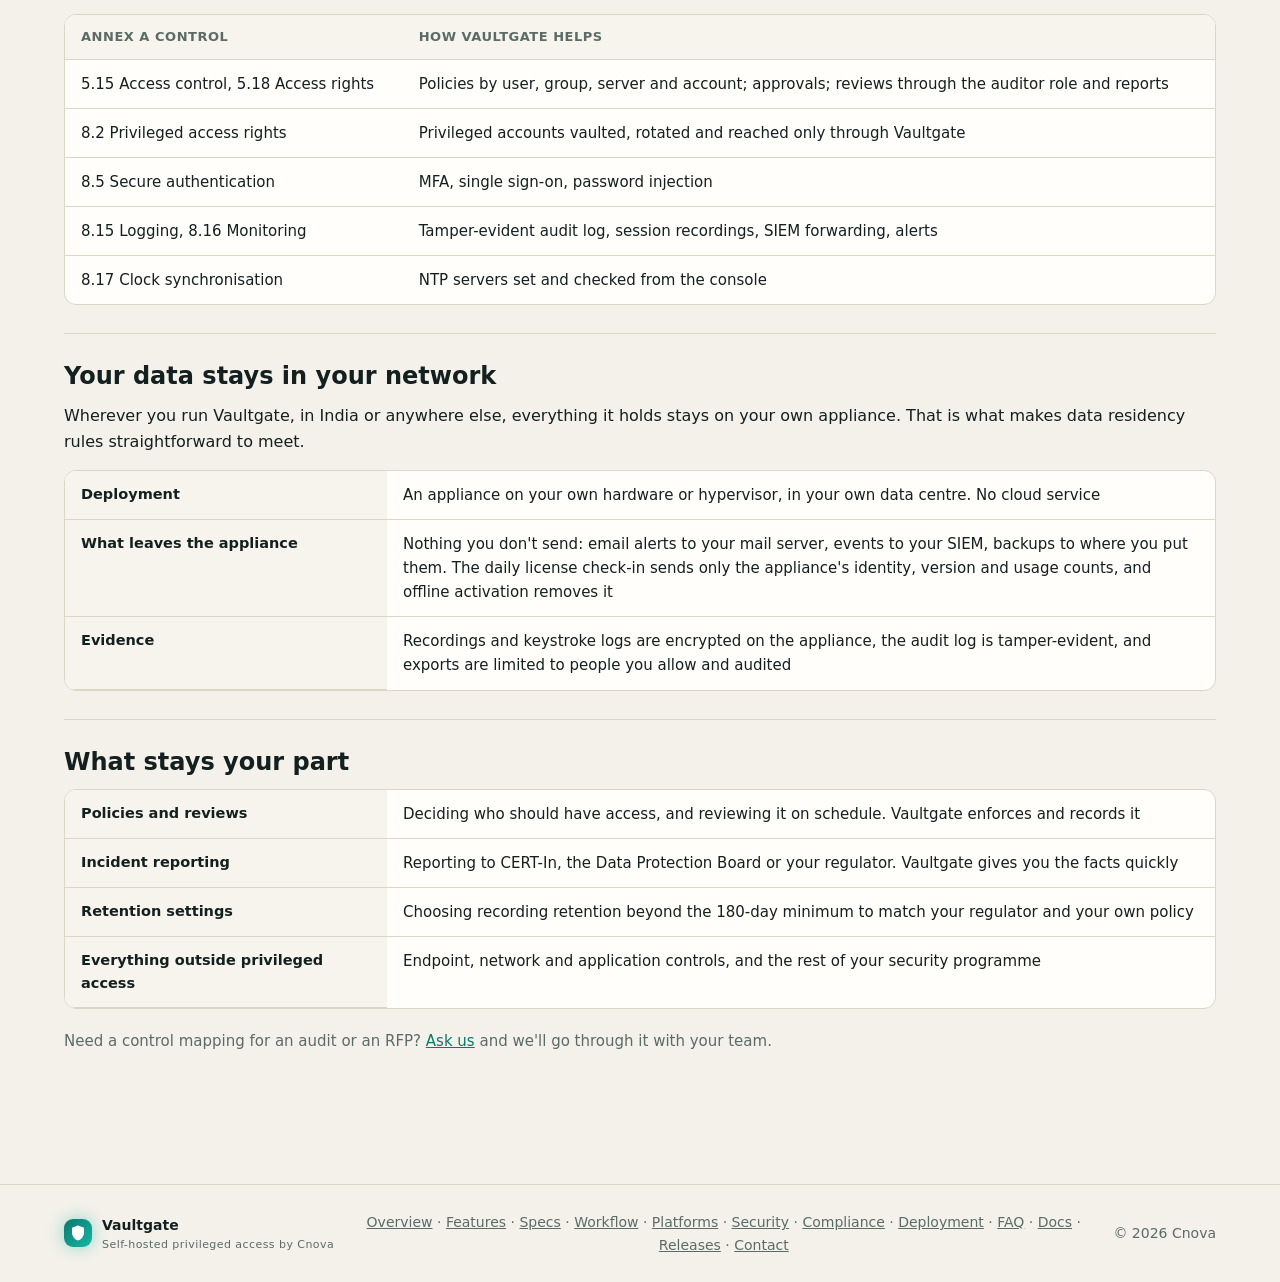
==== commit cb1ce7a8: "Compliance page: data residency section no longer India-only Co-Authored-By: Claude Opus 5.5 <norepl" ====
--- a/compliance.html
+++ b/compliance.html
@@ -28,7 +28,7 @@
   <p class="lead">CERT-In, the DPDP Act, RBI, SEBI and IRDAI all expect you to control privileged access and prove it. Vaultgate gives you the controls they ask for and the evidence your auditors check, on an appliance in your own data centre.</p>
   <nav class="toc" aria-label="Regulations">
     <a href="#certin">CERT-In</a><a href="#dpdp">DPDP Act</a><a href="#rbi">RBI</a><a href="#sebi">SEBI</a><a href="#irdai">IRDAI</a>
-    <a href="#iso">ISO 27001</a><a href="#india">Data in India</a><a href="#yours">Your part</a>
+    <a href="#iso">ISO 27001</a><a href="#residency">Data residency</a><a href="#yours">Your part</a>
   </nav>
 </section>
 
@@ -125,8 +125,9 @@
       </table></div>
     </div>
 
-    <div class="spec-block" id="india">
-      <h2>Your data stays in India</h2>
+    <div class="spec-block" id="residency">
+      <h2>Your data stays in your network</h2>
+      <p>Wherever you run Vaultgate, in India or anywhere else, everything it holds stays on your own appliance. That is what makes data residency rules straightforward to meet.</p>
       <div class="table-wrap"><table><tbody>
         <tr><th>Deployment</th><td>An appliance on your own hardware or hypervisor, in your own data centre. No cloud service</td></tr>
         <tr><th>What leaves the appliance</th><td>Nothing you don't send: email alerts to your mail server, events to your SIEM, backups to where you put them. The daily license check-in sends only the appliance's identity, version and usage counts, and offline activation removes it</td></tr>
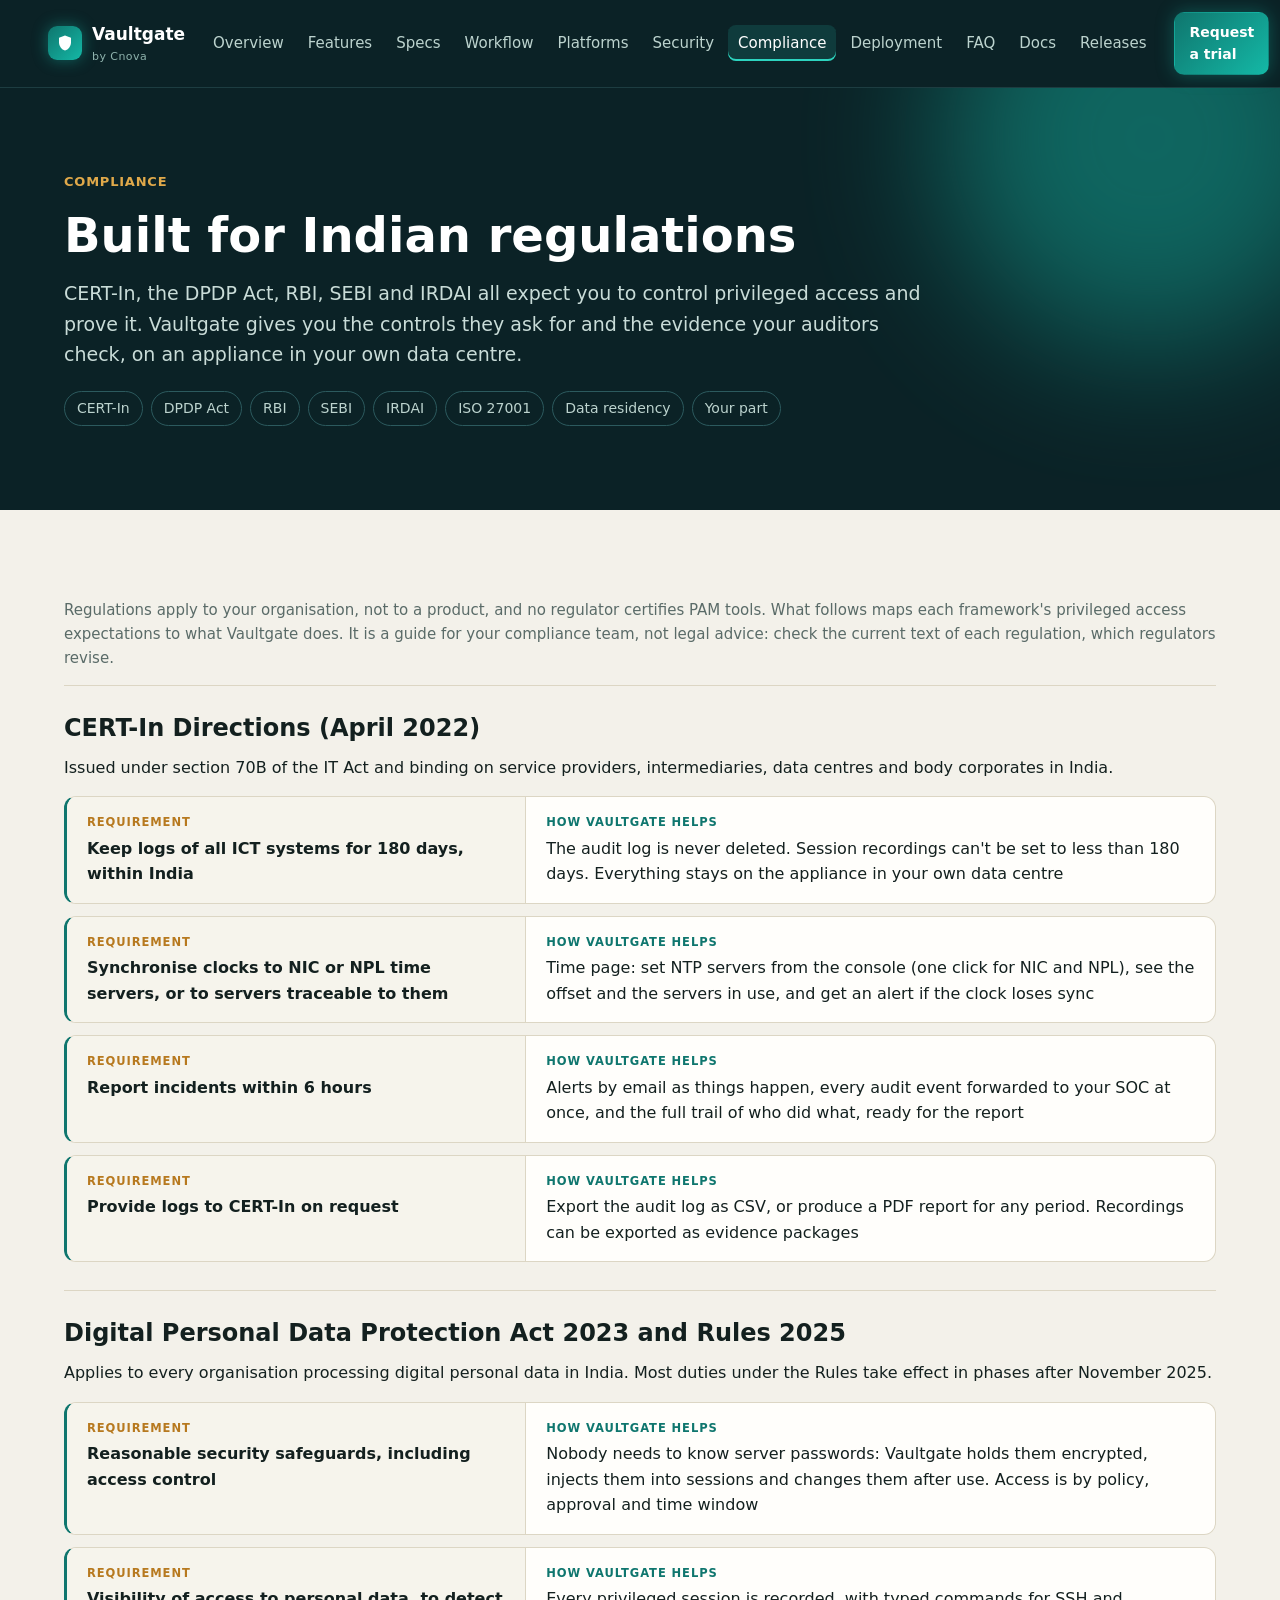
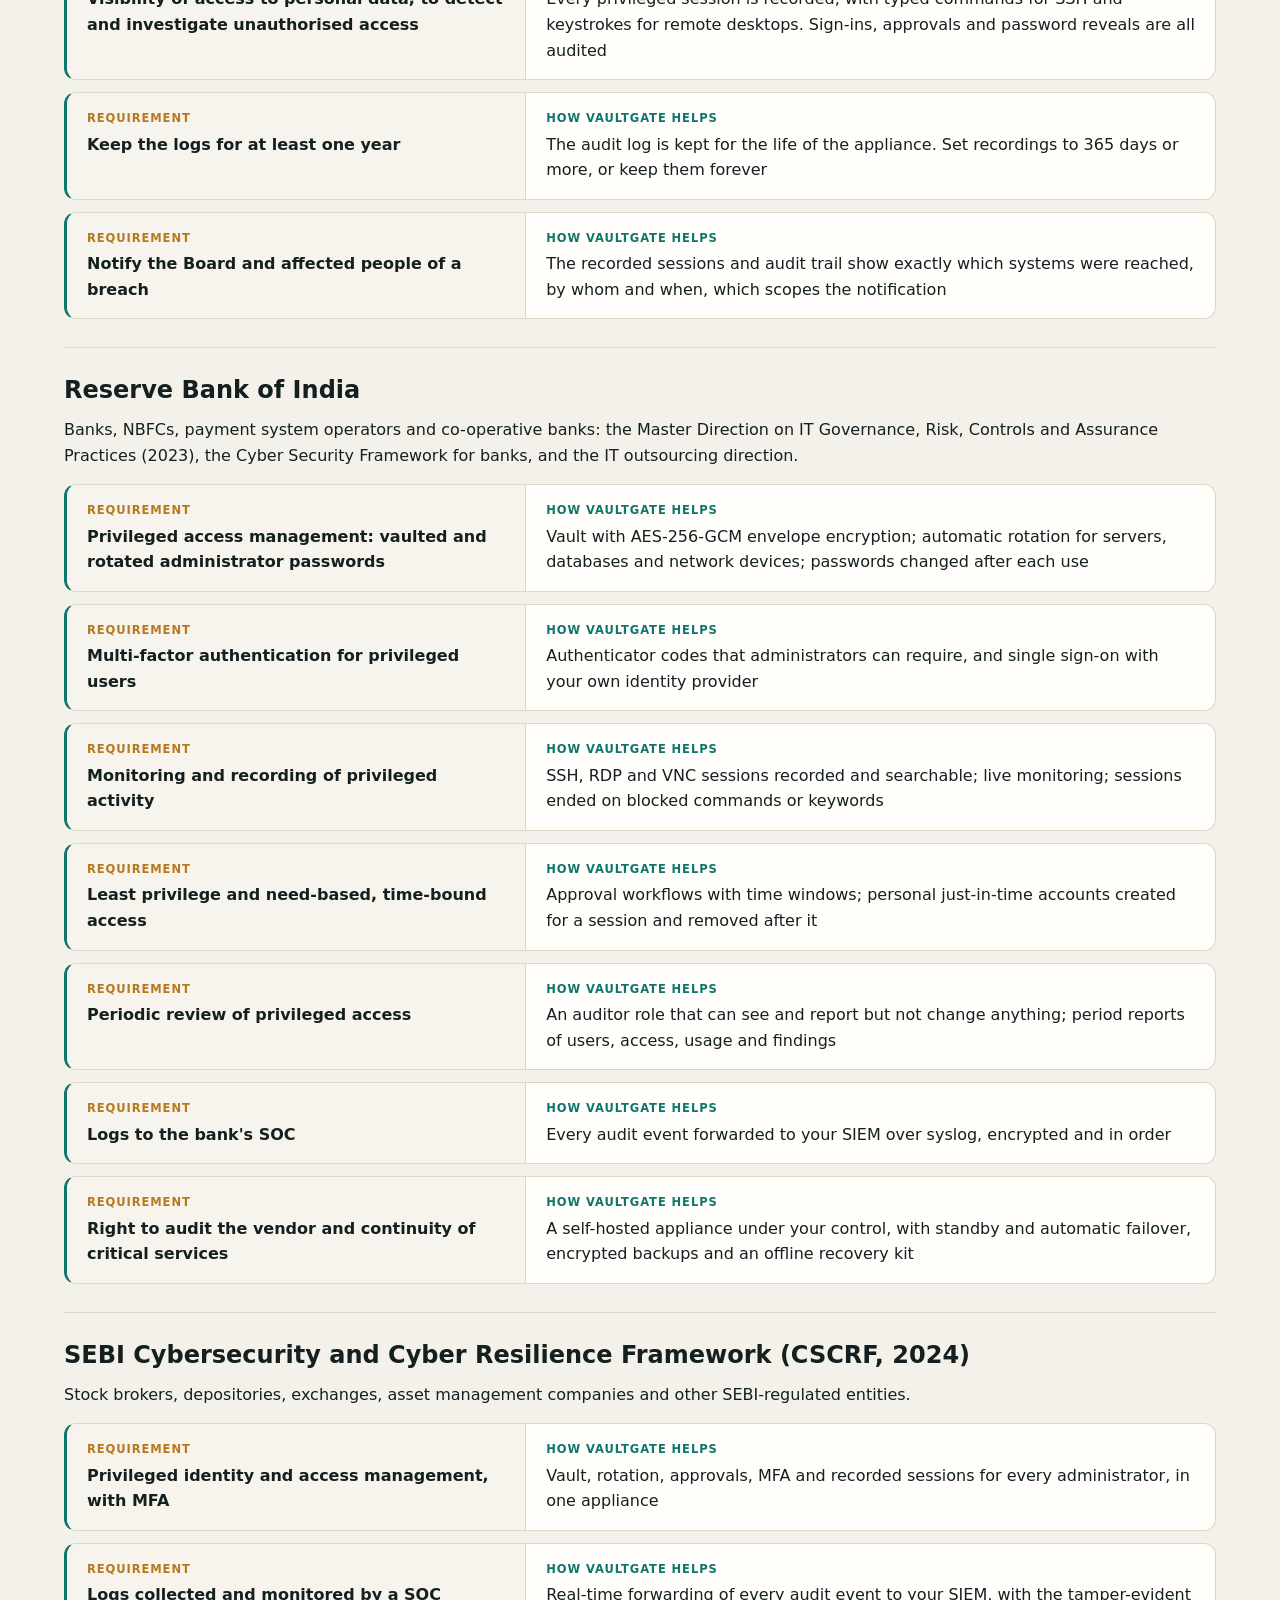
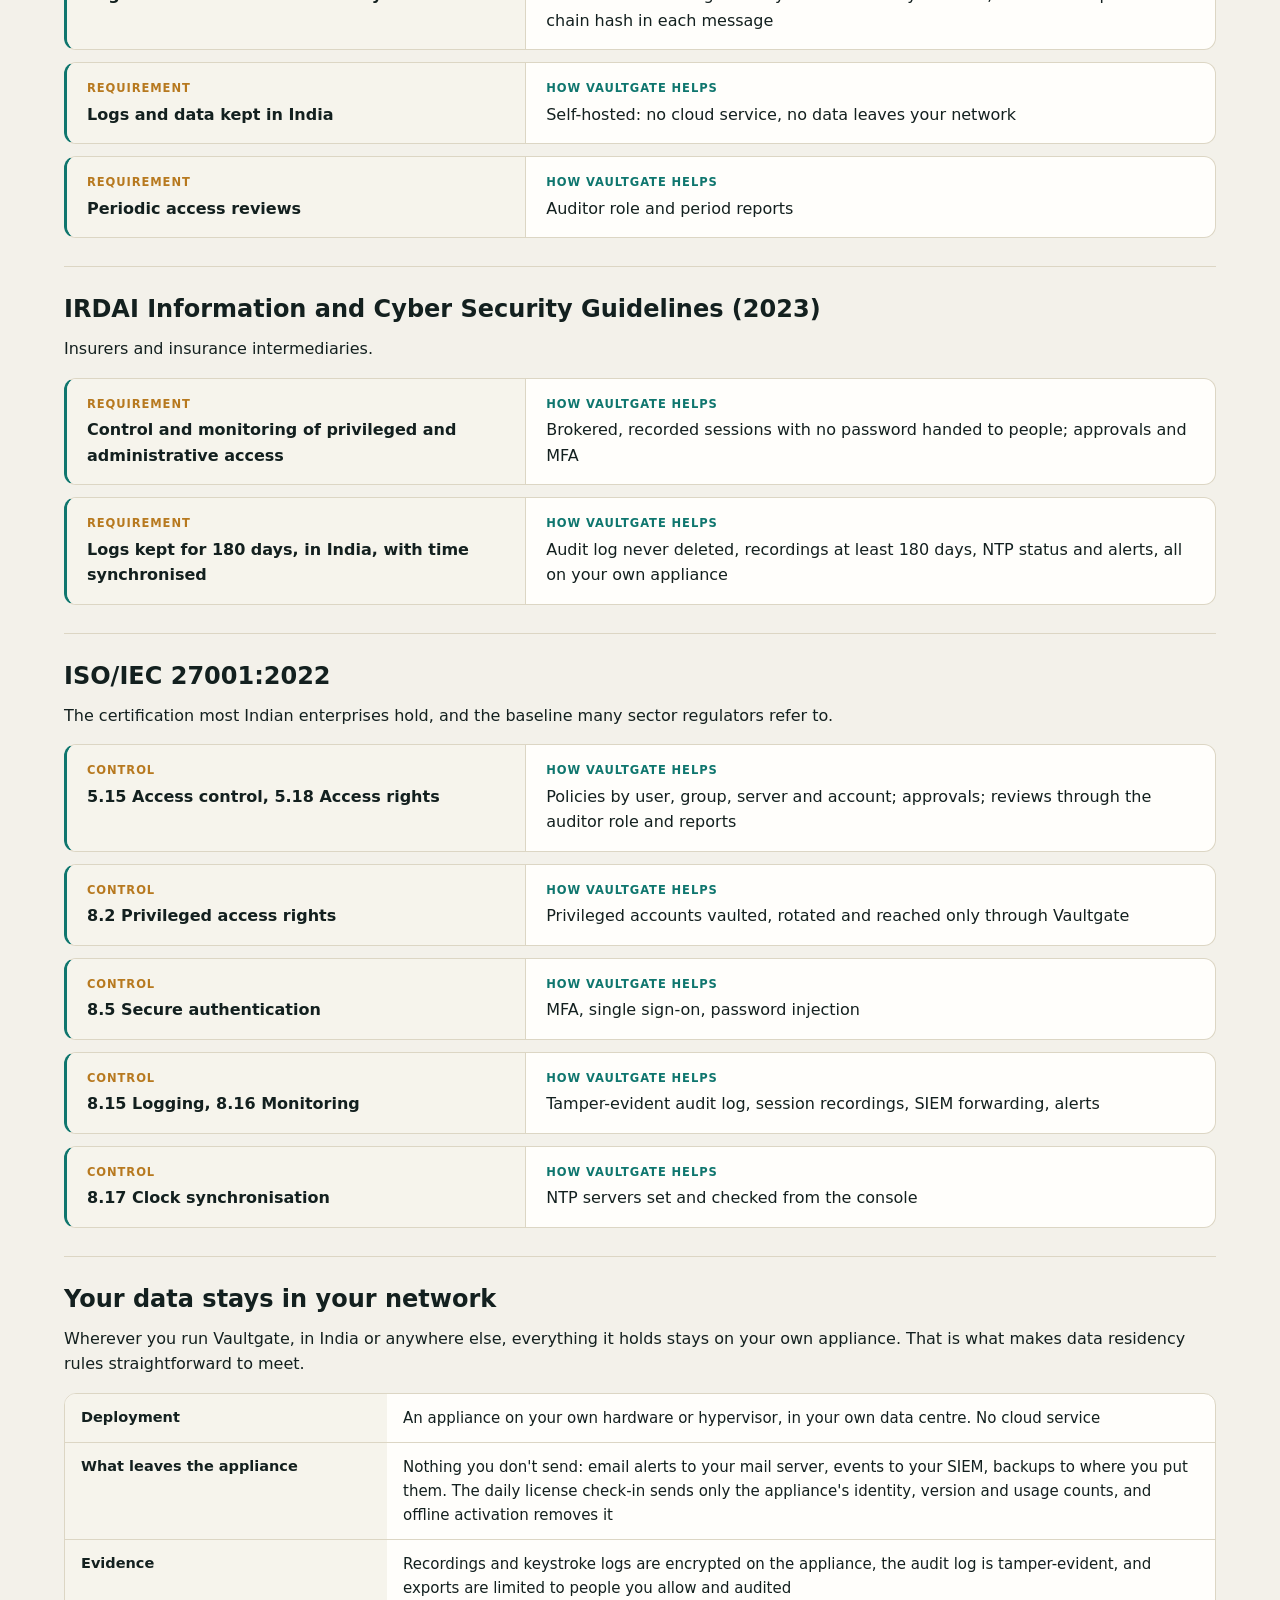
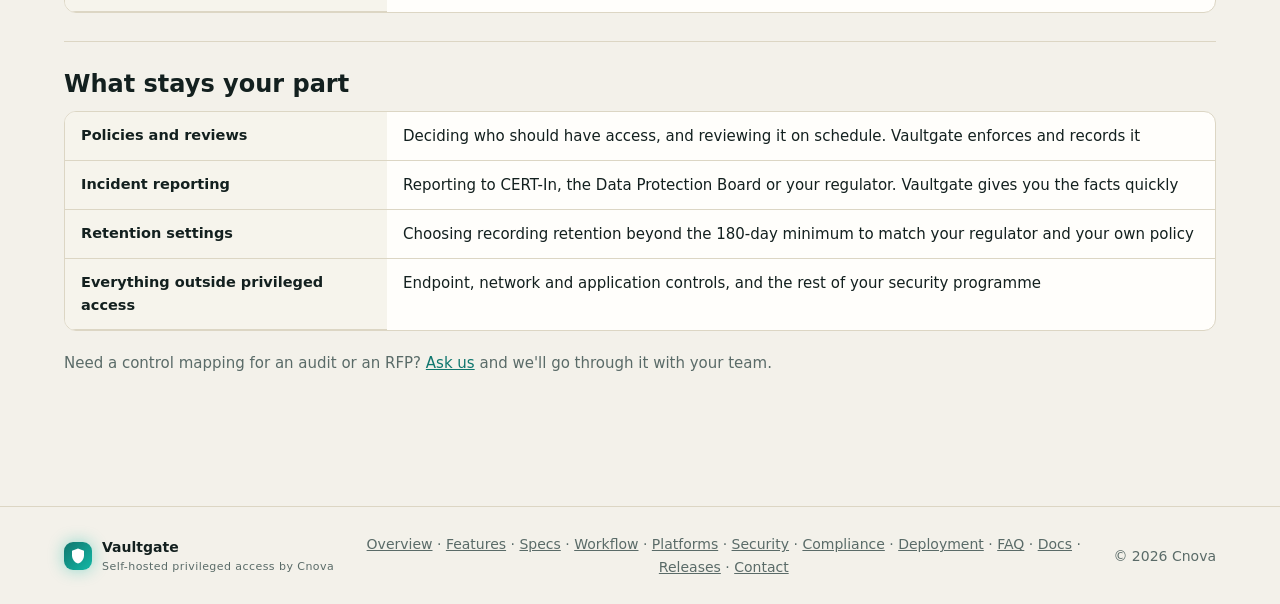
==== commit 4ad193b2: "Compliance page: each requirement as a card, what's asked beside how Vaultgate helps Co-Authored-By:" ====
--- a/compliance.html
+++ b/compliance.html
@@ -11,7 +11,7 @@
 <meta property="og:type" content="website">
 <link rel="canonical" href="https://cnova.in/compliance.html">
 <link rel="icon" href="data:image/svg+xml,%3Csvg xmlns='http://www.w3.org/2000/svg' viewBox='0 0 32 32'%3E%3Crect width='32' height='32' rx='7' fill='%230f766e'/%3E%3Cpath d='M16 6l8 3v6c0 5-3.4 9.3-8 11-4.6-1.7-8-6-8-11V9z' fill='white'/%3E%3C/svg%3E">
-<link rel="stylesheet" href="style.css?v=623082c267">
+<link rel="stylesheet" href="style.css?v=53ab4f30e5">
 </head>
 <body>
 <header class="top">
@@ -42,87 +42,69 @@
     <div class="spec-block" id="certin">
       <h2>CERT-In Directions (April 2022)</h2>
       <p>Issued under section 70B of the IT Act and binding on service providers, intermediaries, data centres and body corporates in India.</p>
-      <div class="table-wrap"><table>
-        <thead><tr><th>What it asks</th><th>How Vaultgate helps</th></tr></thead>
-        <tbody>
-          <tr><td>Keep logs of all ICT systems for 180 days, within India</td><td>The audit log is never deleted. Session recordings can't be set to less than 180 days. Everything stays on the appliance in your own data centre</td></tr>
-          <tr><td>Synchronise clocks to NIC or NPL time servers, or to servers traceable to them</td><td>Time page: set NTP servers from the console (one click for NIC and NPL), see the offset and the servers in use, and get an alert if the clock loses sync</td></tr>
-          <tr><td>Report incidents within 6 hours</td><td>Alerts by email as things happen, every audit event forwarded to your SOC at once, and the full trail of who did what, ready for the report</td></tr>
-          <tr><td>Provide logs to CERT-In on request</td><td>Export the audit log as CSV, or produce a PDF report for any period. Recordings can be exported as evidence packages</td></tr>
-        </tbody>
-      </table></div>
+      <div class="reqs">
+        <div class="req"><div class="req-ask"><span class="req-label">Requirement</span>Keep logs of all ICT systems for 180 days, within India</div><div class="req-how"><span class="req-label">How Vaultgate helps</span>The audit log is never deleted. Session recordings can't be set to less than 180 days. Everything stays on the appliance in your own data centre</div></div>
+        <div class="req"><div class="req-ask"><span class="req-label">Requirement</span>Synchronise clocks to NIC or NPL time servers, or to servers traceable to them</div><div class="req-how"><span class="req-label">How Vaultgate helps</span>Time page: set NTP servers from the console (one click for NIC and NPL), see the offset and the servers in use, and get an alert if the clock loses sync</div></div>
+        <div class="req"><div class="req-ask"><span class="req-label">Requirement</span>Report incidents within 6 hours</div><div class="req-how"><span class="req-label">How Vaultgate helps</span>Alerts by email as things happen, every audit event forwarded to your SOC at once, and the full trail of who did what, ready for the report</div></div>
+        <div class="req"><div class="req-ask"><span class="req-label">Requirement</span>Provide logs to CERT-In on request</div><div class="req-how"><span class="req-label">How Vaultgate helps</span>Export the audit log as CSV, or produce a PDF report for any period. Recordings can be exported as evidence packages</div></div>
+      </div>
     </div>
 
     <div class="spec-block" id="dpdp">
       <h2>Digital Personal Data Protection Act 2023 and Rules 2025</h2>
       <p>Applies to every organisation processing digital personal data in India. Most duties under the Rules take effect in phases after November 2025.</p>
-      <div class="table-wrap"><table>
-        <thead><tr><th>What it asks</th><th>How Vaultgate helps</th></tr></thead>
-        <tbody>
-          <tr><td>Reasonable security safeguards, including access control</td><td>Nobody needs to know server passwords: Vaultgate holds them encrypted, injects them into sessions and changes them after use. Access is by policy, approval and time window</td></tr>
-          <tr><td>Visibility of access to personal data, to detect and investigate unauthorised access</td><td>Every privileged session is recorded, with typed commands for SSH and keystrokes for remote desktops. Sign-ins, approvals and password reveals are all audited</td></tr>
-          <tr><td>Keep the logs for at least one year</td><td>The audit log is kept for the life of the appliance. Set recordings to 365 days or more, or keep them forever</td></tr>
-          <tr><td>Notify the Board and affected people of a breach</td><td>The recorded sessions and audit trail show exactly which systems were reached, by whom and when, which scopes the notification</td></tr>
-        </tbody>
-      </table></div>
+      <div class="reqs">
+        <div class="req"><div class="req-ask"><span class="req-label">Requirement</span>Reasonable security safeguards, including access control</div><div class="req-how"><span class="req-label">How Vaultgate helps</span>Nobody needs to know server passwords: Vaultgate holds them encrypted, injects them into sessions and changes them after use. Access is by policy, approval and time window</div></div>
+        <div class="req"><div class="req-ask"><span class="req-label">Requirement</span>Visibility of access to personal data, to detect and investigate unauthorised access</div><div class="req-how"><span class="req-label">How Vaultgate helps</span>Every privileged session is recorded, with typed commands for SSH and keystrokes for remote desktops. Sign-ins, approvals and password reveals are all audited</div></div>
+        <div class="req"><div class="req-ask"><span class="req-label">Requirement</span>Keep the logs for at least one year</div><div class="req-how"><span class="req-label">How Vaultgate helps</span>The audit log is kept for the life of the appliance. Set recordings to 365 days or more, or keep them forever</div></div>
+        <div class="req"><div class="req-ask"><span class="req-label">Requirement</span>Notify the Board and affected people of a breach</div><div class="req-how"><span class="req-label">How Vaultgate helps</span>The recorded sessions and audit trail show exactly which systems were reached, by whom and when, which scopes the notification</div></div>
+      </div>
     </div>
 
     <div class="spec-block" id="rbi">
       <h2>Reserve Bank of India</h2>
       <p>Banks, NBFCs, payment system operators and co-operative banks: the Master Direction on IT Governance, Risk, Controls and Assurance Practices (2023), the Cyber Security Framework for banks, and the IT outsourcing direction.</p>
-      <div class="table-wrap"><table>
-        <thead><tr><th>What it asks</th><th>How Vaultgate helps</th></tr></thead>
-        <tbody>
-          <tr><td>Privileged access management: vaulted and rotated administrator passwords</td><td>Vault with AES-256-GCM envelope encryption; automatic rotation for servers, databases and network devices; passwords changed after each use</td></tr>
-          <tr><td>Multi-factor authentication for privileged users</td><td>Authenticator codes that administrators can require, and single sign-on with your own identity provider</td></tr>
-          <tr><td>Monitoring and recording of privileged activity</td><td>SSH, RDP and VNC sessions recorded and searchable; live monitoring; sessions ended on blocked commands or keywords</td></tr>
-          <tr><td>Least privilege and need-based, time-bound access</td><td>Approval workflows with time windows; personal just-in-time accounts created for a session and removed after it</td></tr>
-          <tr><td>Periodic review of privileged access</td><td>An auditor role that can see and report but not change anything; period reports of users, access, usage and findings</td></tr>
-          <tr><td>Logs to the bank's SOC</td><td>Every audit event forwarded to your SIEM over syslog, encrypted and in order</td></tr>
-          <tr><td>Right to audit the vendor and continuity of critical services</td><td>A self-hosted appliance under your control, with standby and automatic failover, encrypted backups and an offline recovery kit</td></tr>
-        </tbody>
-      </table></div>
+      <div class="reqs">
+        <div class="req"><div class="req-ask"><span class="req-label">Requirement</span>Privileged access management: vaulted and rotated administrator passwords</div><div class="req-how"><span class="req-label">How Vaultgate helps</span>Vault with AES-256-GCM envelope encryption; automatic rotation for servers, databases and network devices; passwords changed after each use</div></div>
+        <div class="req"><div class="req-ask"><span class="req-label">Requirement</span>Multi-factor authentication for privileged users</div><div class="req-how"><span class="req-label">How Vaultgate helps</span>Authenticator codes that administrators can require, and single sign-on with your own identity provider</div></div>
+        <div class="req"><div class="req-ask"><span class="req-label">Requirement</span>Monitoring and recording of privileged activity</div><div class="req-how"><span class="req-label">How Vaultgate helps</span>SSH, RDP and VNC sessions recorded and searchable; live monitoring; sessions ended on blocked commands or keywords</div></div>
+        <div class="req"><div class="req-ask"><span class="req-label">Requirement</span>Least privilege and need-based, time-bound access</div><div class="req-how"><span class="req-label">How Vaultgate helps</span>Approval workflows with time windows; personal just-in-time accounts created for a session and removed after it</div></div>
+        <div class="req"><div class="req-ask"><span class="req-label">Requirement</span>Periodic review of privileged access</div><div class="req-how"><span class="req-label">How Vaultgate helps</span>An auditor role that can see and report but not change anything; period reports of users, access, usage and findings</div></div>
+        <div class="req"><div class="req-ask"><span class="req-label">Requirement</span>Logs to the bank's SOC</div><div class="req-how"><span class="req-label">How Vaultgate helps</span>Every audit event forwarded to your SIEM over syslog, encrypted and in order</div></div>
+        <div class="req"><div class="req-ask"><span class="req-label">Requirement</span>Right to audit the vendor and continuity of critical services</div><div class="req-how"><span class="req-label">How Vaultgate helps</span>A self-hosted appliance under your control, with standby and automatic failover, encrypted backups and an offline recovery kit</div></div>
+      </div>
     </div>
 
     <div class="spec-block" id="sebi">
       <h2>SEBI Cybersecurity and Cyber Resilience Framework (CSCRF, 2024)</h2>
       <p>Stock brokers, depositories, exchanges, asset management companies and other SEBI-regulated entities.</p>
-      <div class="table-wrap"><table>
-        <thead><tr><th>What it asks</th><th>How Vaultgate helps</th></tr></thead>
-        <tbody>
-          <tr><td>Privileged identity and access management, with MFA</td><td>Vault, rotation, approvals, MFA and recorded sessions for every administrator, in one appliance</td></tr>
-          <tr><td>Logs collected and monitored by a SOC</td><td>Real-time forwarding of every audit event to your SIEM, with the tamper-evident chain hash in each message</td></tr>
-          <tr><td>Logs and data kept in India</td><td>Self-hosted: no cloud service, no data leaves your network</td></tr>
-          <tr><td>Periodic access reviews</td><td>Auditor role and period reports</td></tr>
-        </tbody>
-      </table></div>
+      <div class="reqs">
+        <div class="req"><div class="req-ask"><span class="req-label">Requirement</span>Privileged identity and access management, with MFA</div><div class="req-how"><span class="req-label">How Vaultgate helps</span>Vault, rotation, approvals, MFA and recorded sessions for every administrator, in one appliance</div></div>
+        <div class="req"><div class="req-ask"><span class="req-label">Requirement</span>Logs collected and monitored by a SOC</div><div class="req-how"><span class="req-label">How Vaultgate helps</span>Real-time forwarding of every audit event to your SIEM, with the tamper-evident chain hash in each message</div></div>
+        <div class="req"><div class="req-ask"><span class="req-label">Requirement</span>Logs and data kept in India</div><div class="req-how"><span class="req-label">How Vaultgate helps</span>Self-hosted: no cloud service, no data leaves your network</div></div>
+        <div class="req"><div class="req-ask"><span class="req-label">Requirement</span>Periodic access reviews</div><div class="req-how"><span class="req-label">How Vaultgate helps</span>Auditor role and period reports</div></div>
+      </div>
     </div>
 
     <div class="spec-block" id="irdai">
       <h2>IRDAI Information and Cyber Security Guidelines (2023)</h2>
       <p>Insurers and insurance intermediaries.</p>
-      <div class="table-wrap"><table>
-        <thead><tr><th>What it asks</th><th>How Vaultgate helps</th></tr></thead>
-        <tbody>
-          <tr><td>Control and monitoring of privileged and administrative access</td><td>Brokered, recorded sessions with no password handed to people; approvals and MFA</td></tr>
-          <tr><td>Logs kept for 180 days, in India, with time synchronised</td><td>Audit log never deleted, recordings at least 180 days, NTP status and alerts, all on your own appliance</td></tr>
-        </tbody>
-      </table></div>
+      <div class="reqs">
+        <div class="req"><div class="req-ask"><span class="req-label">Requirement</span>Control and monitoring of privileged and administrative access</div><div class="req-how"><span class="req-label">How Vaultgate helps</span>Brokered, recorded sessions with no password handed to people; approvals and MFA</div></div>
+        <div class="req"><div class="req-ask"><span class="req-label">Requirement</span>Logs kept for 180 days, in India, with time synchronised</div><div class="req-how"><span class="req-label">How Vaultgate helps</span>Audit log never deleted, recordings at least 180 days, NTP status and alerts, all on your own appliance</div></div>
+      </div>
     </div>
 
     <div class="spec-block" id="iso">
       <h2>ISO/IEC 27001:2022</h2>
       <p>The certification most Indian enterprises hold, and the baseline many sector regulators refer to.</p>
-      <div class="table-wrap"><table>
-        <thead><tr><th>Annex A control</th><th>How Vaultgate helps</th></tr></thead>
-        <tbody>
-          <tr><td>5.15 Access control, 5.18 Access rights</td><td>Policies by user, group, server and account; approvals; reviews through the auditor role and reports</td></tr>
-          <tr><td>8.2 Privileged access rights</td><td>Privileged accounts vaulted, rotated and reached only through Vaultgate</td></tr>
-          <tr><td>8.5 Secure authentication</td><td>MFA, single sign-on, password injection</td></tr>
-          <tr><td>8.15 Logging, 8.16 Monitoring</td><td>Tamper-evident audit log, session recordings, SIEM forwarding, alerts</td></tr>
-          <tr><td>8.17 Clock synchronisation</td><td>NTP servers set and checked from the console</td></tr>
-        </tbody>
-      </table></div>
+      <div class="reqs">
+        <div class="req"><div class="req-ask"><span class="req-label">Control</span>5.15 Access control, 5.18 Access rights</div><div class="req-how"><span class="req-label">How Vaultgate helps</span>Policies by user, group, server and account; approvals; reviews through the auditor role and reports</div></div>
+        <div class="req"><div class="req-ask"><span class="req-label">Control</span>8.2 Privileged access rights</div><div class="req-how"><span class="req-label">How Vaultgate helps</span>Privileged accounts vaulted, rotated and reached only through Vaultgate</div></div>
+        <div class="req"><div class="req-ask"><span class="req-label">Control</span>8.5 Secure authentication</div><div class="req-how"><span class="req-label">How Vaultgate helps</span>MFA, single sign-on, password injection</div></div>
+        <div class="req"><div class="req-ask"><span class="req-label">Control</span>8.15 Logging, 8.16 Monitoring</div><div class="req-how"><span class="req-label">How Vaultgate helps</span>Tamper-evident audit log, session recordings, SIEM forwarding, alerts</div></div>
+        <div class="req"><div class="req-ask"><span class="req-label">Control</span>8.17 Clock synchronisation</div><div class="req-how"><span class="req-label">How Vaultgate helps</span>NTP servers set and checked from the console</div></div>
+      </div>
     </div>
 
     <div class="spec-block" id="residency">
--- a/style.css
+++ b/style.css
@@ -273,3 +273,16 @@
 @media (max-width: 420px) {
   .brand small { display: none; }
 }
+
+/* Compliance page: one card per requirement, what's asked beside how Vaultgate answers it */
+.reqs { display: grid; gap: 12px; margin-top: 16px; }
+.req { display: grid; grid-template-columns: minmax(0, 2fr) minmax(0, 3fr); background: var(--panel); border: 1px solid var(--border); border-left: 3px solid var(--accent); border-radius: var(--radius); overflow: hidden; }
+.req-ask, .req-how { padding: 16px 20px; }
+.req-ask { background: var(--panel-2); font-weight: 600; border-right: 1px solid var(--border); }
+.req-label { display: block; font-size: 11.5px; font-weight: 600; letter-spacing: .08em; text-transform: uppercase; margin-bottom: 4px; color: var(--brass); }
+.req-how .req-label { color: var(--accent); }
+@media (max-width: 640px) {
+  .req { grid-template-columns: 1fr; }
+  .req-ask { border-right: 0; border-bottom: 1px solid var(--border); }
+  .req-ask, .req-how { padding: 14px 16px; }
+}
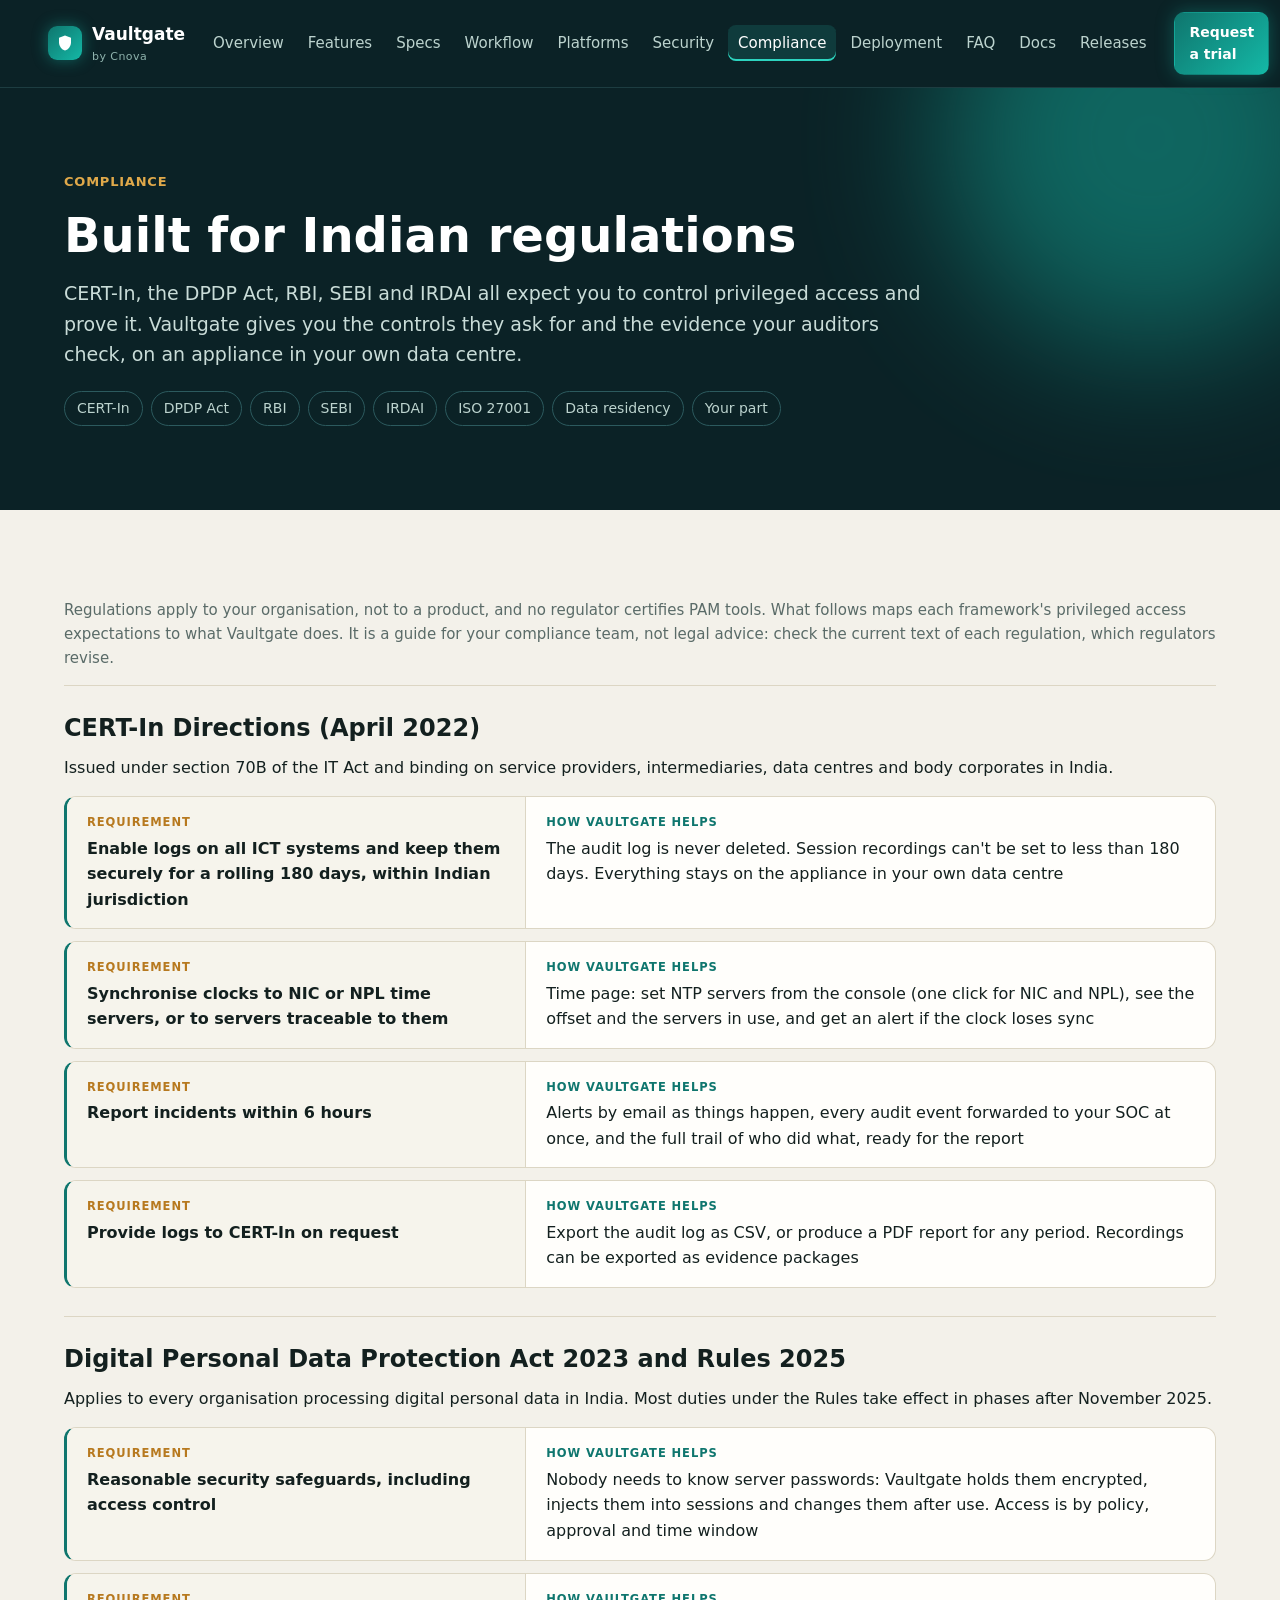
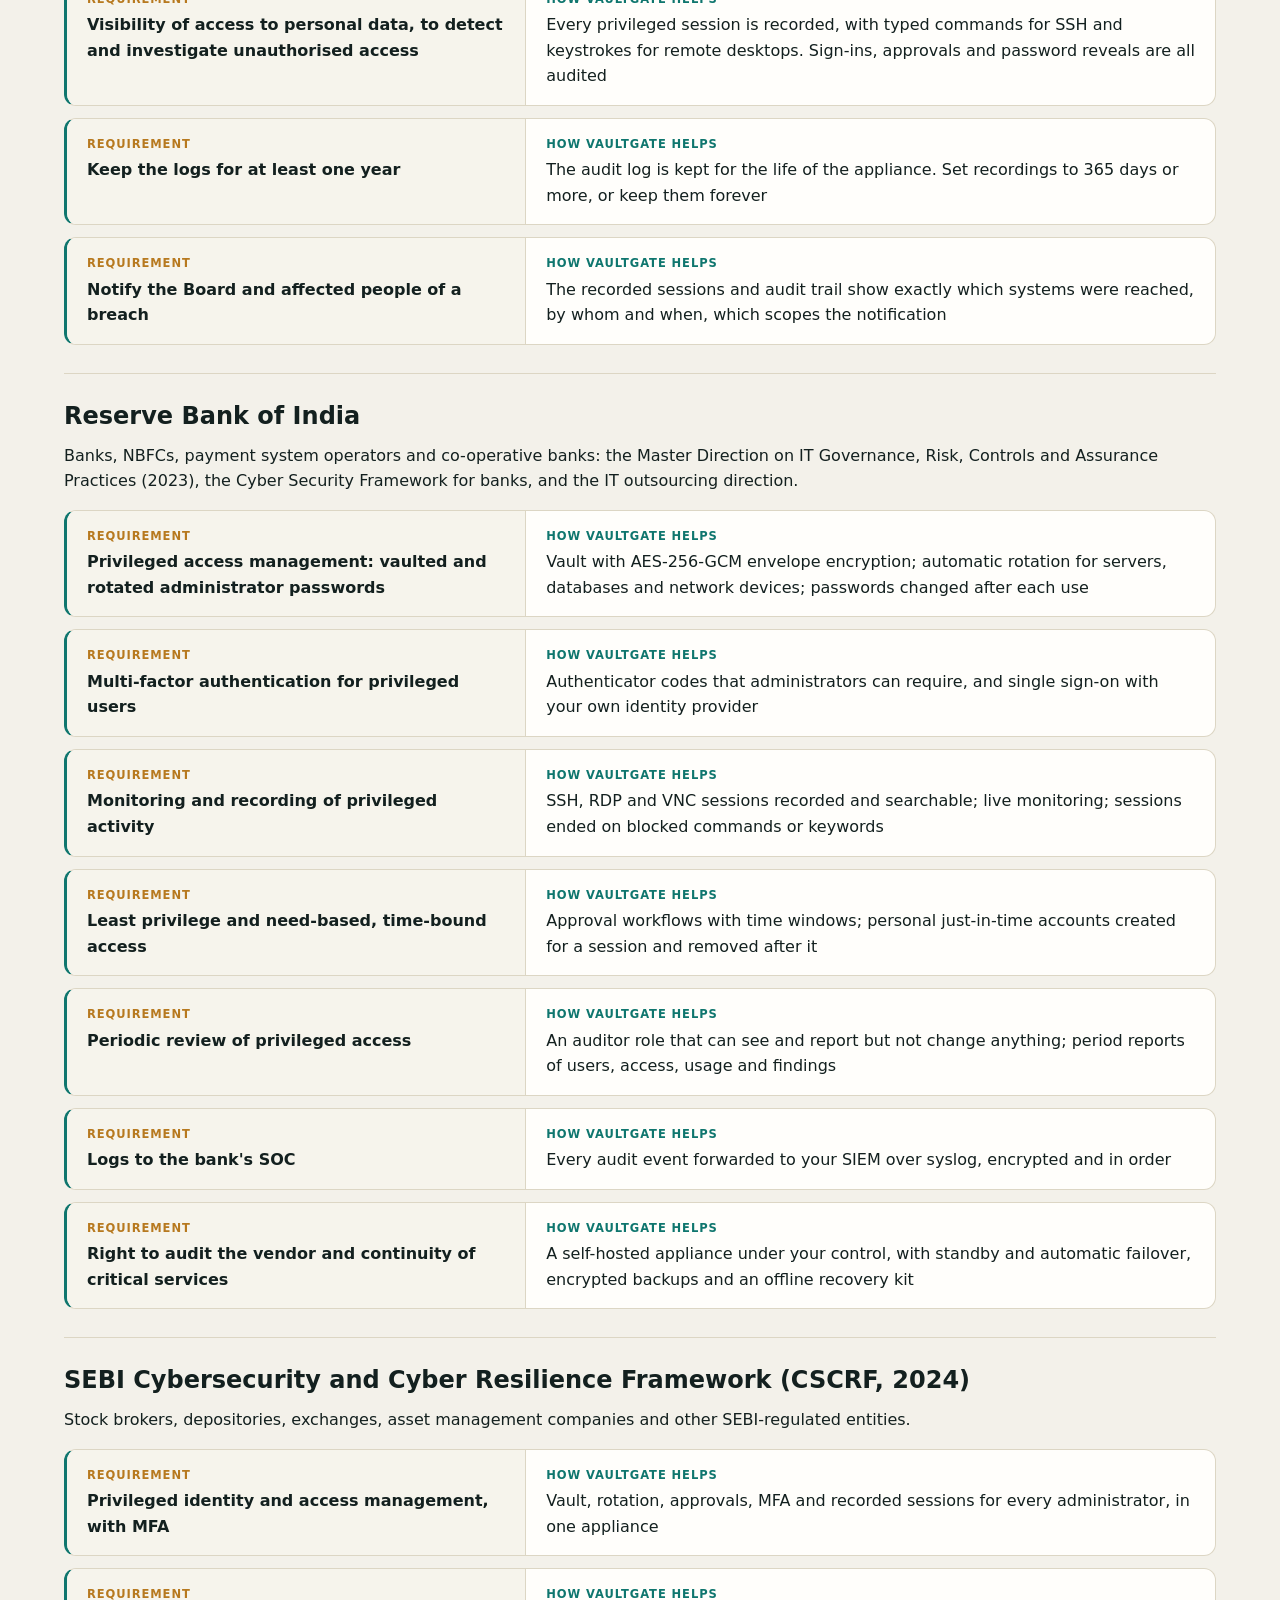
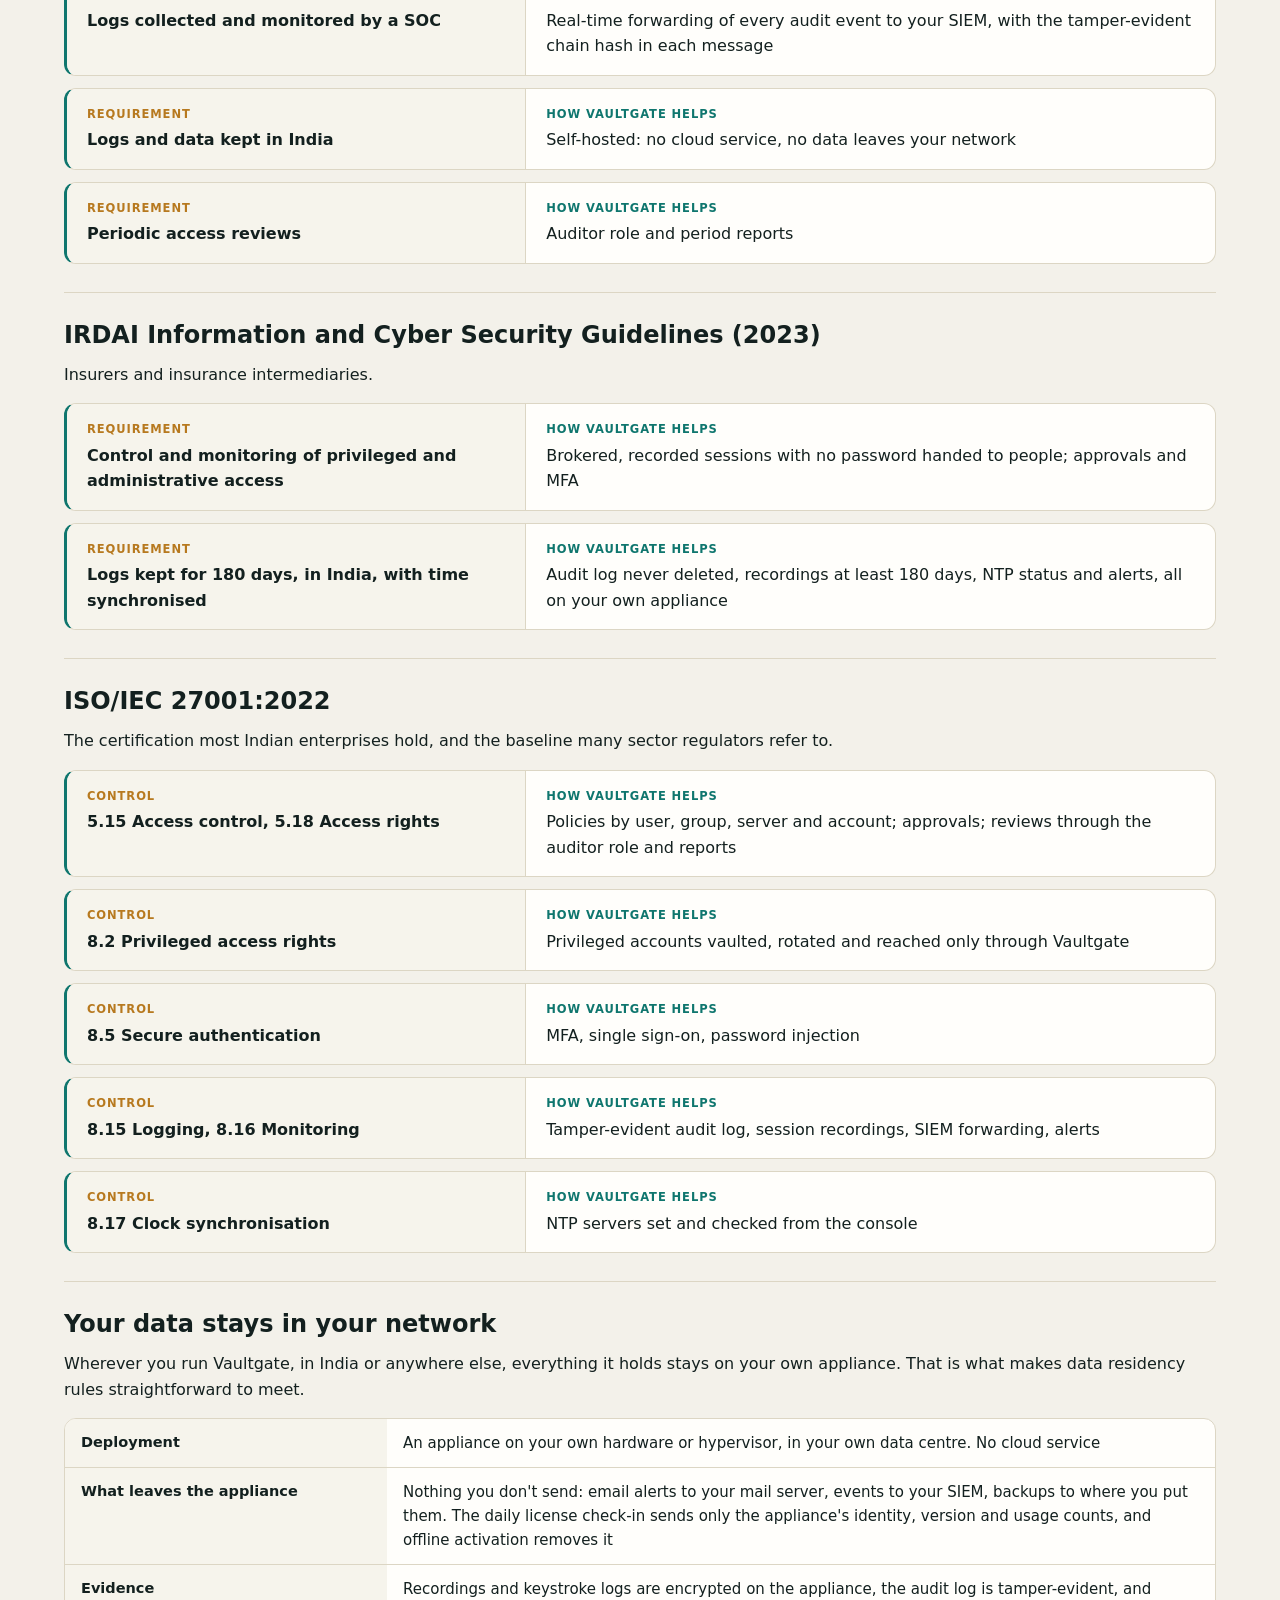
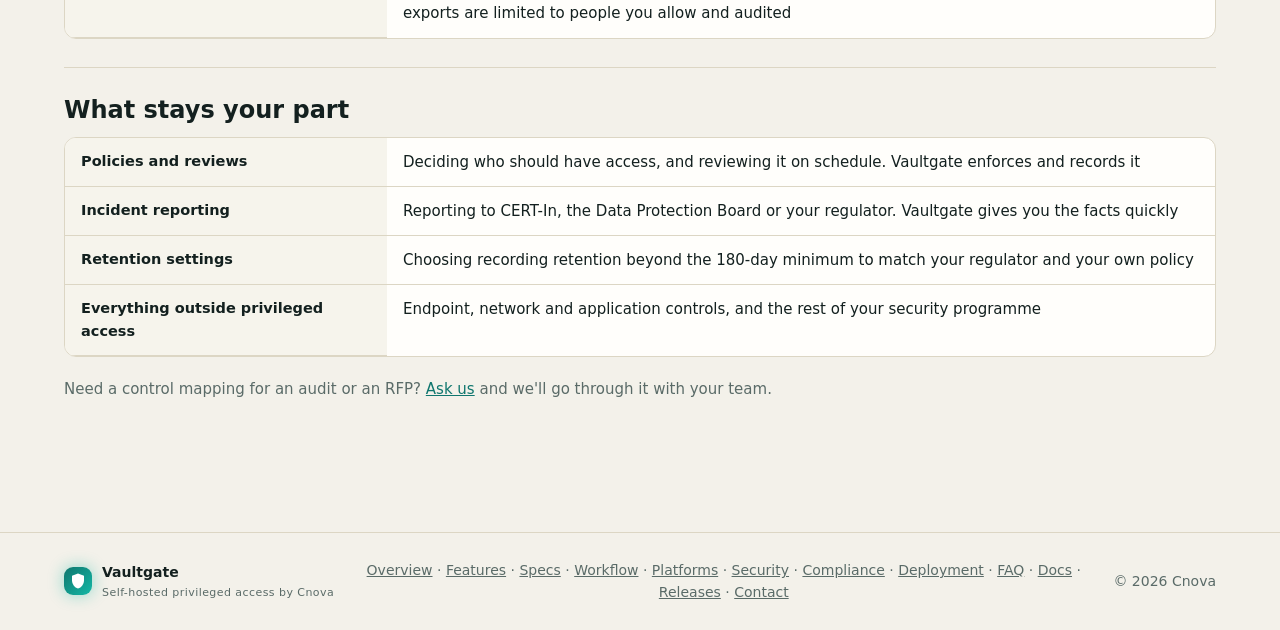
==== commit 2956b26e: "Compliance page: CERT-In log retention worded closer to the Directions Co-Authored-By: Claude Opus 5" ====
--- a/compliance.html
+++ b/compliance.html
@@ -43,7 +43,7 @@
       <h2>CERT-In Directions (April 2022)</h2>
       <p>Issued under section 70B of the IT Act and binding on service providers, intermediaries, data centres and body corporates in India.</p>
       <div class="reqs">
-        <div class="req"><div class="req-ask"><span class="req-label">Requirement</span>Keep logs of all ICT systems for 180 days, within India</div><div class="req-how"><span class="req-label">How Vaultgate helps</span>The audit log is never deleted. Session recordings can't be set to less than 180 days. Everything stays on the appliance in your own data centre</div></div>
+        <div class="req"><div class="req-ask"><span class="req-label">Requirement</span>Enable logs on all ICT systems and keep them securely for a rolling 180 days, within Indian jurisdiction</div><div class="req-how"><span class="req-label">How Vaultgate helps</span>The audit log is never deleted. Session recordings can't be set to less than 180 days. Everything stays on the appliance in your own data centre</div></div>
         <div class="req"><div class="req-ask"><span class="req-label">Requirement</span>Synchronise clocks to NIC or NPL time servers, or to servers traceable to them</div><div class="req-how"><span class="req-label">How Vaultgate helps</span>Time page: set NTP servers from the console (one click for NIC and NPL), see the offset and the servers in use, and get an alert if the clock loses sync</div></div>
         <div class="req"><div class="req-ask"><span class="req-label">Requirement</span>Report incidents within 6 hours</div><div class="req-how"><span class="req-label">How Vaultgate helps</span>Alerts by email as things happen, every audit event forwarded to your SOC at once, and the full trail of who did what, ready for the report</div></div>
         <div class="req"><div class="req-ask"><span class="req-label">Requirement</span>Provide logs to CERT-In on request</div><div class="req-how"><span class="req-label">How Vaultgate helps</span>Export the audit log as CSV, or produce a PDF report for any period. Recordings can be exported as evidence packages</div></div>
